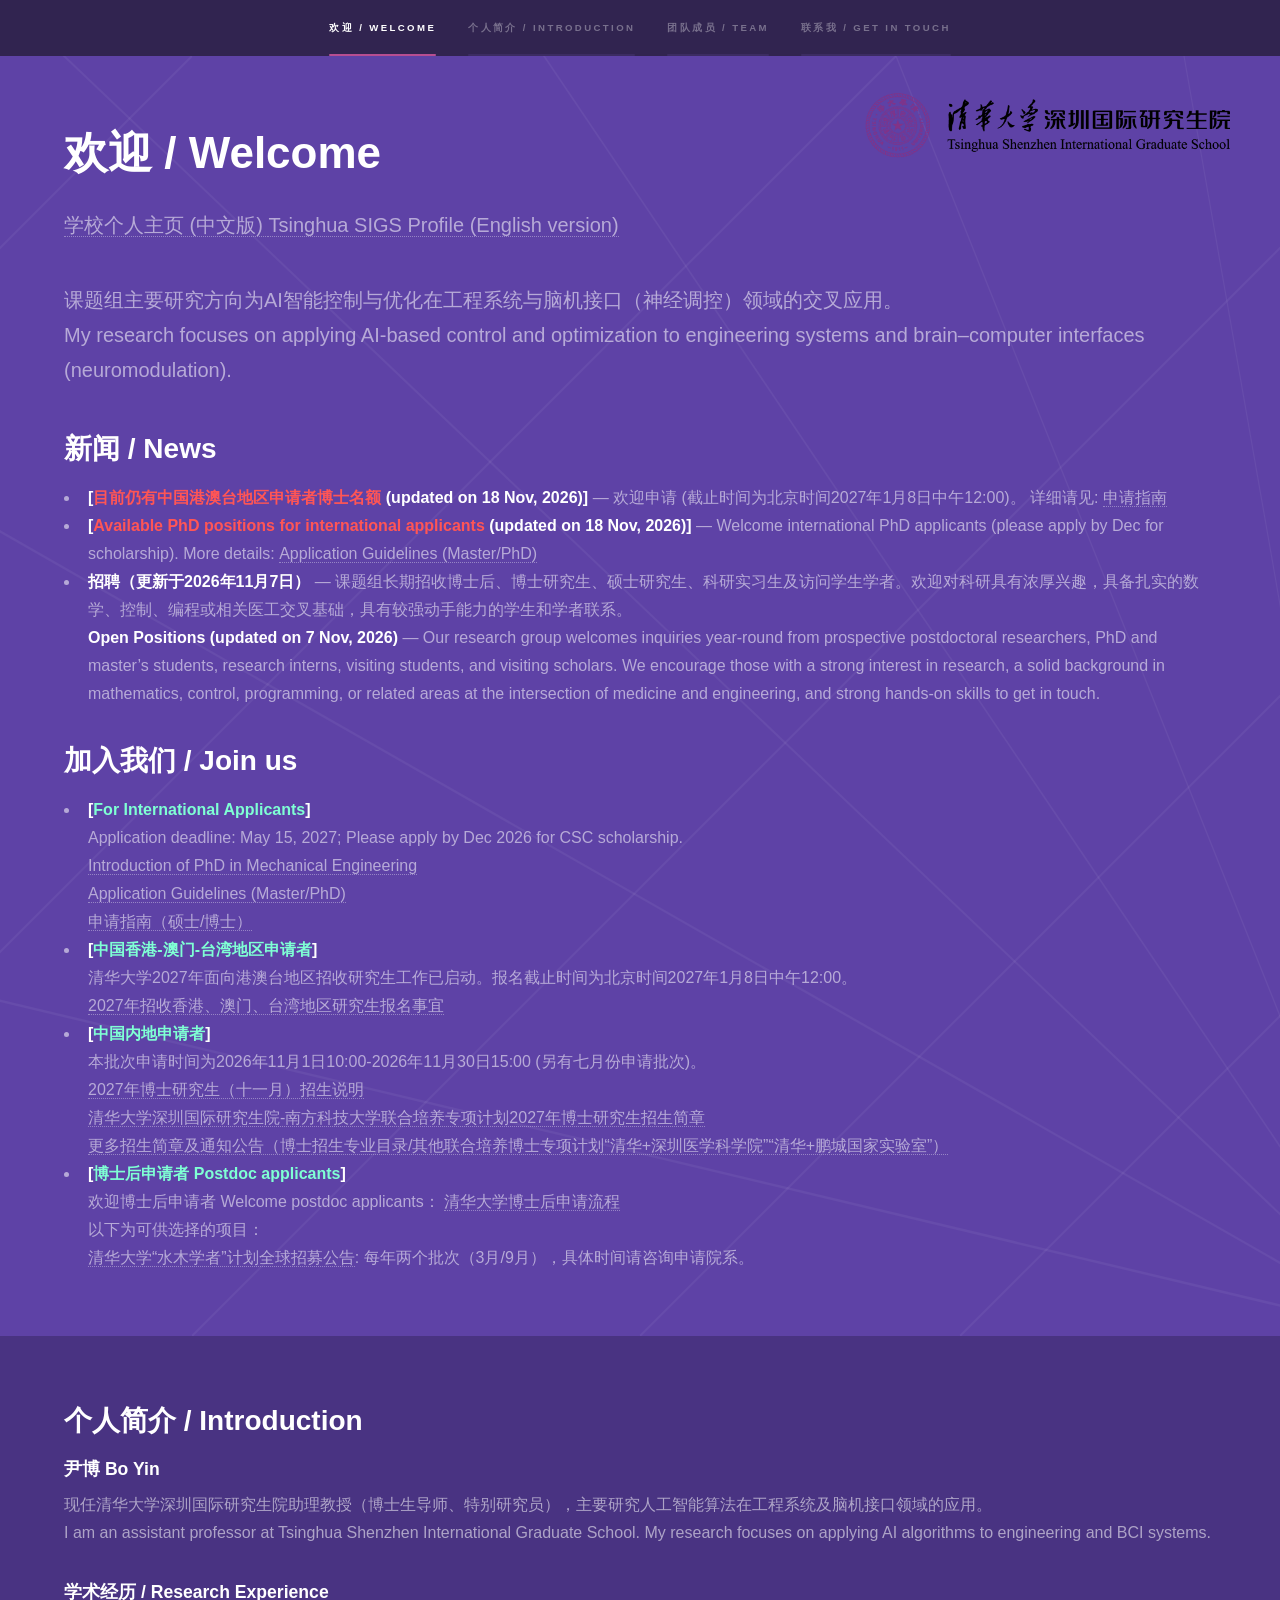
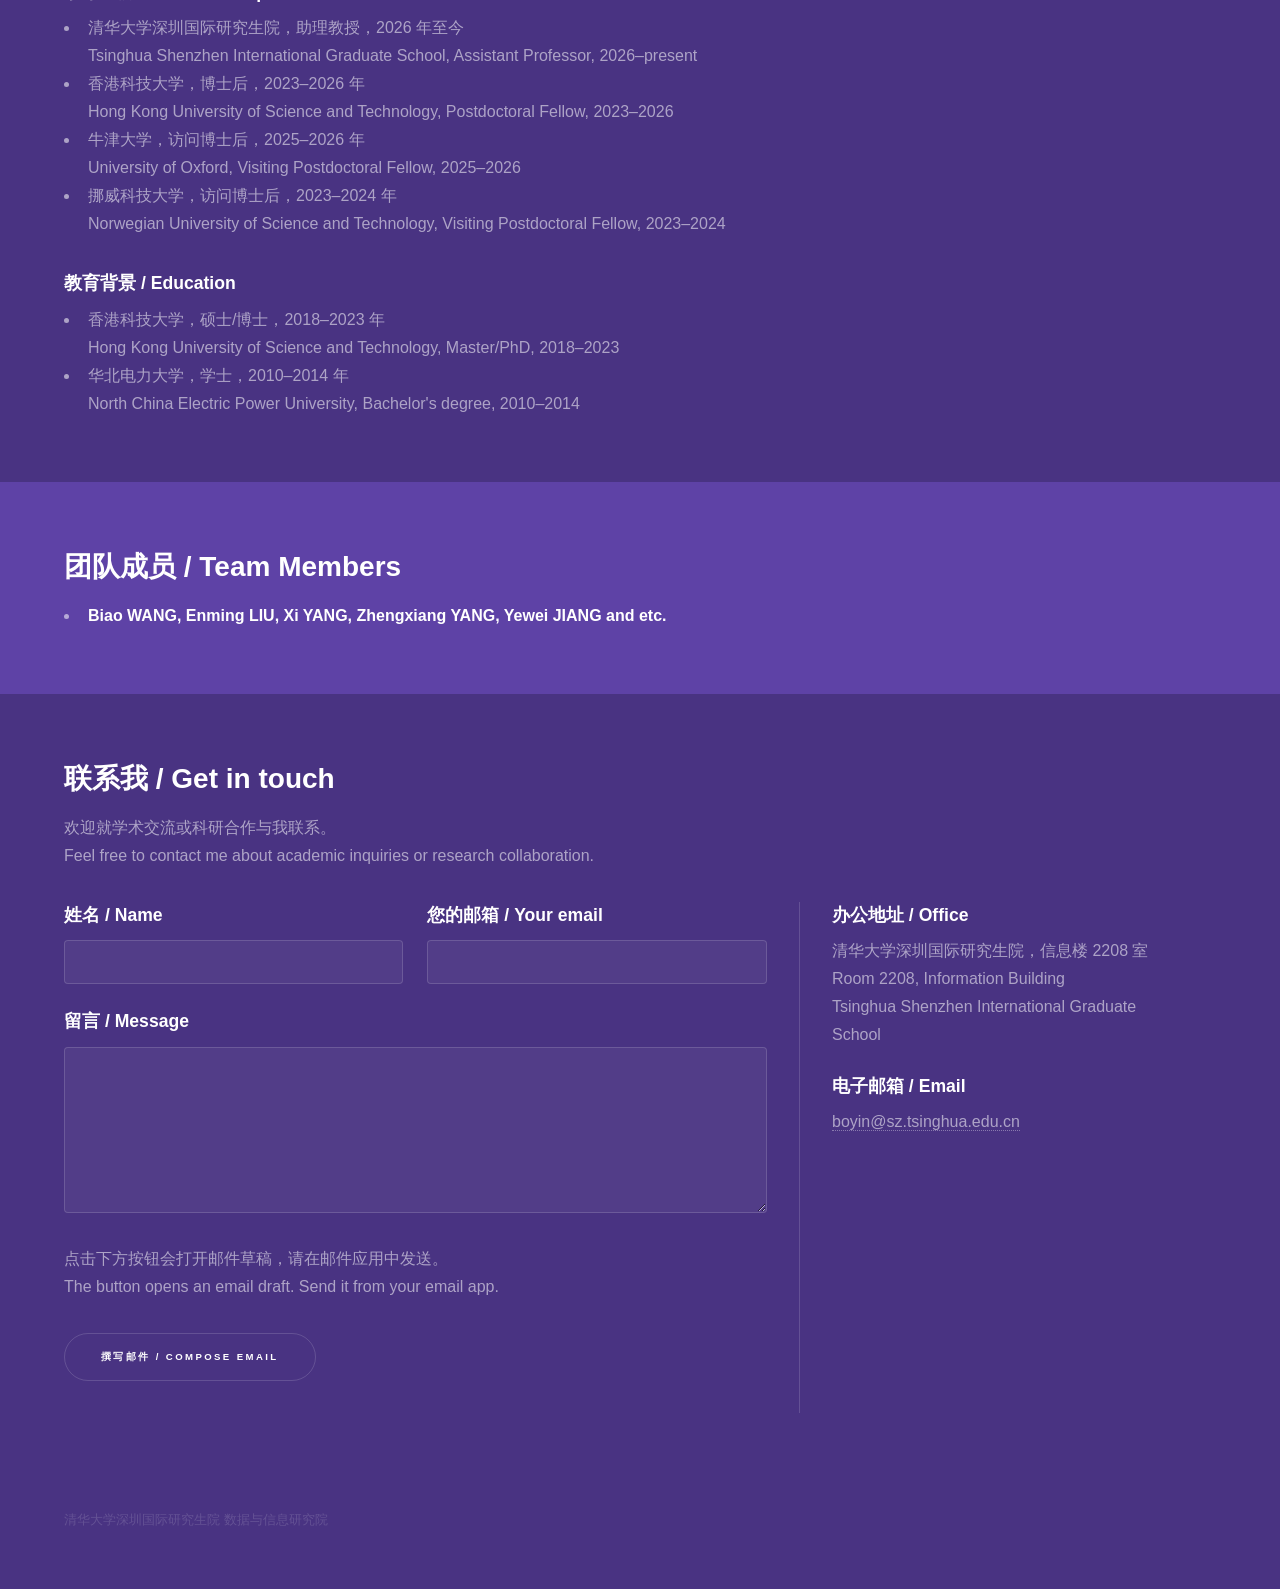
==== index.html @ 54e916a4 "Update index.html" ====
<!DOCTYPE html>
<!--
    Hyperspace by HTML5 UP
    html5up.net | @ajlkn
    Free for personal and commercial use under the CCA 3.0 license (html5up.net/license)
-->
<html lang="zh-Hans">
<head>
    <meta charset="utf-8" />
    <meta name="viewport" content="width=device-width, initial-scale=1" />
    <title>Bo Yin | 个人主页</title>
    <link rel="stylesheet" href="assets/css/main.css" />
    <noscript><link rel="stylesheet" href="assets/css/noscript.css" /></noscript>
    
<script defer src="https://cloud.umami.is/script.js" data-website-id="39144e72-89a7-4ebe-bd0f-8aa5da4c00c5"></script>
    
</head>
<body class="is-preload">

    <section id="sidebar">
        <div class="inner">
            <nav aria-label="主导航 / Main navigation">
                <ul>
                    <li><a href="#intro">欢迎 / <span lang="en">Welcome</span></a></li>
                    <li><a href="#bio">个人简介 / <span lang="en">Introduction</span></a></li>
                    <li><a href="#team">团队成员 / <span lang="en">Team </span></a></li>
                    <li><a href="#three">联系我 / <span lang="en">Get in touch</span></a></li>
                </ul>
            </nav>
        </div>
    </section>

    <main id="wrapper">

        <section id="intro" class="wrapper style1 fullscreen fade-up">
            <div class="inner">
                <h1>欢迎 / <span lang="en">Welcome</span></h1>

                <p>
                <a href="https://www.sigs.tsinghua.edu.cn/yb1/main.psp" target="_blank" rel="noopener noreferrer">
                学校个人主页 (中文版)  </a>

                <a href="https://www.sigs.tsinghua.edu.cn/yb1_en/main.psp" target="_blank" rel="noopener noreferrer">
                Tsinghua SIGS Profile (English version) </a>
                </p>
                
                <p>
                    课题组主要研究方向为AI智能控制与优化在工程系统与脑机接口（神经调控）领域的交叉应用。<br />
                    <span lang="en">My research focuses on applying AI-based control and optimization to engineering systems and brain–computer interfaces (neuromodulation).</span>
                </p>

                <h2>新闻 / <span lang="en">News</span></h2>
                <ul>
                    <li>
                        <span lang="en"><strong>[<span style="color: #ff5555;">目前仍有中国港澳台地区申请者博士名额</span> (updated on 18 Nov, 2026)]</strong> — 欢迎申请 (截止时间为北京时间2027年1月8日中午12:00)。 详细请见: </span> 
                        <a href="https://www.sigs.tsinghua.edu.cn/2026/1109/c7770a294243/page.htm" target="_blank" rel="noopener noreferrer">
                            申请指南 </a>
                    </li>
                    
                    <li>
                        <span lang="en"><strong>[<span style="color: #ff5555;">Available PhD positions for international applicants</span> (updated on 18 Nov, 2026)]</strong> — Welcome international PhD applicants (please apply by Dec for scholarship). More details: </span> 
                        <a href="https://www.sigs.tsinghua.edu.cn/en/7404/list.htm" target="_blank" rel="noopener noreferrer">
                            Application Guidelines (Master/PhD) </a>
                    </li>
                    <li>
                        <strong>招聘（更新于2026年11月7日）</strong> — 课题组长期招收博士后、博士研究生、硕士研究生、科研实习生及访问学生学者。欢迎对科研具有浓厚兴趣，具备扎实的数学、控制、编程或相关医工交叉基础，具有较强动手能力的学生和学者联系。<br />
                        <span lang="en"><strong>Open Positions (updated on 7 Nov, 2026)</strong> — Our research group welcomes inquiries year-round from prospective postdoctoral researchers, PhD and master’s students, research interns, visiting students, and visiting scholars. We encourage those with a strong interest in research, a solid background in mathematics, control, programming, or related areas at the intersection of medicine and engineering, and strong hands-on skills to get in touch.</span>
                    </li>

                </ul>

                 <h2>加入我们 / <span lang="en">Join us</span></h2>
                <ul>
                    <li>
                        <span lang="en"><strong>[<span style="color: #7FFFD4;">For International Applicants</span>]</strong> </span><br />
                        Application deadline: May 15, 2027; Please apply by Dec 2026 for CSC scholarship. <br />

                        <a href="https://www.sigs.tsinghua.edu.cn/en/2024/1230/c7587a99333/page.psp" target="_blank" rel="noopener noreferrer">
                            Introduction of PhD in Mechanical Engineering </a><br />
                        <a href="https://www.sigs.tsinghua.edu.cn/en/7404/list.htm" target="_blank" rel="noopener noreferrer">
                            Application Guidelines (Master/PhD) </a><br />
                        <a href="https://www.sigs.tsinghua.edu.cn/2026/0918/c7769a293366/page.htm" target="_blank" rel="noopener noreferrer">
                            申请指南（硕士/博士） </a>
                    </li>

                    <li>
                        <span lang="en"><strong>[<span style="color: #7FFFD4;">中国香港-澳门-台湾地区申请者</span>]</strong> </span><br />
                        清华大学2027年面向港澳台地区招收研究生工作已启动。报名截止时间为北京时间2027年1月8日中午12:00。   <br />
                        <a href="https://www.sigs.tsinghua.edu.cn/2026/1109/c7770a294243/page.htm" target="_blank" rel="noopener noreferrer">
                            2027年招收香港、澳门、台湾地区研究生报名事宜  </a>
                    </li>

                    <li>
                        <span lang="en"><strong>[<span style="color: #7FFFD4;">中国内地申请者</span>]</strong> </span><br />
                        本批次申请时间为2026年11月1日10:00-2026年11月30日15:00 (另有七月份申请批次)。<br />
                        <a href="https://www.sigs.tsinghua.edu.cn/2026/1029/c7769a294097/page.htm" target="_blank" rel="noopener noreferrer">
                            2027年博士研究生（十一月）招生说明 </a><br />
                        <a href="https://www.sigs.tsinghua.edu.cn/2026/0630/c7769a291926/page.htm" target="_blank" rel="noopener noreferrer">
                            清华大学深圳国际研究生院-南方科技大学联合培养专项计划2027年博士研究生招生简章 </a><br />
                        <a href="https://www.sigs.tsinghua.edu.cn/7631/list.htm" target="_blank" rel="noopener noreferrer">
                            更多招生简章及通知公告（博士招生专业目录/其他联合培养博士专项计划“清华+深圳医学科学院”“清华+鹏城国家实验室”） </a><br />
                    </li>

                    <li>
                        <span lang="en"><strong>[<span style="color: #7FFFD4;">博士后申请者 Postdoc applicants</span>]</strong> </span><br />
                        欢迎博士后申请者 Welcome postdoc applicants：
                        <a href="https://postdoctor.tsinghua.edu.cn/column/sqjz" target="_blank" rel="noopener noreferrer">
                            清华大学博士后申请流程  </a><br />
                        以下为可供选择的项目：   <br />
                        <a href="https://postdoctor.tsinghua.edu.cn/info/zxtz/2097" target="_blank" rel="noopener noreferrer">
                            清华大学“水木学者”计划全球招募公告</a>: 每年两个批次（3月/9月），具体时间请咨询申请院系。
                    </li>
                   

                </ul>


                
            </div>
        </section>

        <section id="bio" class="wrapper style1-alt fade-up">
            <div class="inner">
                <h2>个人简介 / <span lang="en">Introduction</span></h2>
                <h3 lang="en">尹博 Bo Yin</h3>
                <p>
                    现任清华大学深圳国际研究生院助理教授（博士生导师、特别研究员），主要研究人工智能算法在工程系统及脑机接口领域的应用。<br />
                    <span lang="en">I am an assistant professor at Tsinghua Shenzhen International Graduate School. My research focuses on applying AI algorithms to engineering and BCI systems.</span>
                </p>

                <h3 class="subtitle">学术经历 / <span lang="en">Research Experience</span></h3>
                <ul class="cv-list">
                    <li>
                        清华大学深圳国际研究生院，助理教授，2026 年至今<br />
                        <span lang="en">Tsinghua Shenzhen International Graduate School, Assistant Professor, 2026–present</span>
                    </li>
                    <li>
                        香港科技大学，博士后，2023–2026 年<br />
                        <span lang="en">Hong Kong University of Science and Technology, Postdoctoral Fellow, 2023–2026</span>
                    </li>
                    <li>
                        牛津大学，访问博士后，2025–2026 年<br />
                        <span lang="en">University of Oxford, Visiting Postdoctoral Fellow, 2025–2026</span>
                    </li>
                    <li>
                        挪威科技大学，访问博士后，2023–2024 年<br />
                        <span lang="en">Norwegian University of Science and Technology, Visiting Postdoctoral Fellow, 2023–2024</span>
                    </li>
                </ul>

                <h3 class="subtitle">教育背景 / <span lang="en">Education</span></h3>
                <ul class="cv-list">
                    <li>
                        香港科技大学，硕士/博士，2018–2023 年<br />
                        <span lang="en">Hong Kong University of Science and Technology, Master/PhD, 2018–2023</span>
                    </li>
    
                    <li>
                        华北电力大学，学士，2010–2014 年<br />
                        <span lang="en">North China Electric Power University, Bachelor's degree, 2010–2014</span>
                    </li>
                </ul>
            </div>
        </section>

        <section id="team" class="wrapper style1 fade-up">
    <div class="inner">
        <h2>团队成员 / <span lang="en">Team Members</span></h2>

        <ul>
            <li>
                <strong>Biao WANG, Enming LIU, Xi YANG, Zhengxiang YANG, Yewei JIANG and etc.</strong><br />
                
            </li>
 
        </ul>
    </div>
</section>

        <section id="three" class="wrapper style1-alt fade-up">
            <div class="inner">
                <h2>联系我 / <span lang="en">Get in touch</span></h2>
                <p>
                    欢迎就学术交流或科研合作与我联系。<br />
                    <span lang="en">Feel free to contact me about academic inquiries or research collaboration.</span>
                </p>

                <div class="split style1">
                    <div>
                        <form id="contact-form" hidden>
                            <div class="fields">
                                <div class="field half">
                                    <label for="name">姓名 / <span lang="en">Name</span></label>
                                    <input type="text" id="name" name="name" autocomplete="name" required />
                                </div>
                                <div class="field half">
                                    <label for="email">您的邮箱 / <span lang="en">Your email</span></label>
                                    <input type="email" id="email" name="email" autocomplete="email" required />
                                </div>
                                <div class="field">
                                    <label for="message">留言 / <span lang="en">Message</span></label>
                                    <textarea id="message" name="message" rows="5" required></textarea>
                                </div>
                            </div>
                            <p>
                                点击下方按钮会打开邮件草稿，请在邮件应用中发送。<br />
                                <span lang="en">The button opens an email draft. Send it from your email app.</span>
                            </p>
                            <button type="submit">撰写邮件 / <span lang="en">Compose email</span></button>
                        </form>
                    </div>

                    <div>
                        <ul class="contact">
                            <li>
                                <h3>办公地址 / <span lang="en">Office</span></h3>
                                清华大学深圳国际研究生院，信息楼 2208 室<br />
                                <span lang="en">Room 2208, Information Building<br />
                                Tsinghua Shenzhen International Graduate School</span>
                            </li>
                            <li>
                                <h3>电子邮箱 / <span lang="en">Email</span></h3>
                                <a id="contact-email" href="mailto:boyin@sz.tsinghua.edu.cn">boyin@sz.tsinghua.edu.cn</a>
                            </li>
                        </ul>
                    </div>
                </div>
            </div>
        </section>

    </main>

    <footer id="footer" class="wrapper style1-alt">
        <div class="inner">
            <ul class="menu">
                <li>清华大学深圳国际研究生院 数据与信息研究院</li>
                
            </ul>
        </div>
    </footer>

    <script src="assets/js/jquery.min.js"></script>
    <script src="assets/js/jquery.scrollex.min.js"></script>
    <script src="assets/js/jquery.scrolly.min.js"></script>
    <script src="assets/js/browser.min.js"></script>
    <script src="assets/js/breakpoints.min.js"></script>
    <script src="assets/js/util.js"></script>
    <script src="assets/js/main.js"></script>

    <script>
        const contactForm = document.getElementById("contact-form");
        const emailLink = document.getElementById("contact-email");

        contactForm.addEventListener("submit", function (event) {
            event.preventDefault();

            const fields = new FormData(contactForm);
            const subject = "主页留言 / Website inquiry";
            const body = [
                "姓名 / Name: " + fields.get("name"),
                "邮箱 / Email: " + fields.get("email"),
                "",
                fields.get("message")
            ].join("\n").replace(/\r?\n/g, "\r\n");

            window.location.href = emailLink.href
                + "?subject=" + encodeURIComponent(subject)
                + "&body=" + encodeURIComponent(body);
        });

        contactForm.hidden = false;
    </script>
</body>
</html>
---- assets/css/main.css ----
@import url(fontawesome-all.min.css);

/*
	Hyperspace by HTML5 UP
	html5up.net | @ajlkn
	Free for personal and commercial use under the CCA 3.0 license (html5up.net/license)
*/

html, body, div, span, applet, object,
iframe, h1, h2, h3, h4, h5, h6, p, blockquote,
pre, a, abbr, acronym, address, big, cite,
code, del, dfn, em, img, ins, kbd, q, s, samp,
small, strike, strong, sub, sup, tt, var, b,
u, i, center, dl, dt, dd, ol, ul, li, fieldset,
form, label, legend, table, caption, tbody,
tfoot, thead, tr, th, td, article, aside,
canvas, details, embed, figure, figcaption,
footer, header, hgroup, menu, nav, output, ruby,
section, summary, time, mark, audio, video {
	margin: 0;
	padding: 0;
	border: 0;
	font-size: 100%;
	font: inherit;
	vertical-align: baseline;}

article, aside, details, figcaption, figure,
footer, header, hgroup, menu, nav, section {
	display: block;}

body {
	line-height: 1;
}

ol, ul {
	list-style: none;
}

blockquote, q {
	quotes: none;
}

	blockquote:before, blockquote:after, q:before, q:after {
		content: '';
		content: none;
	}

table {
	border-collapse: collapse;
	border-spacing: 0;
}

body {
	-webkit-text-size-adjust: none;
}

mark {
	background-color: transparent;
	color: inherit;
}

input::-moz-focus-inner {
	border: 0;
	padding: 0;
}

input, select, textarea {
	-moz-appearance: none;
	-webkit-appearance: none;
	-ms-appearance: none;
	appearance: none;
}

/* Basic */

	@-ms-viewport {
		width: device-width;
	}

	body {
		-ms-overflow-style: scrollbar;
	}

	@media screen and (max-width: 480px) {

		html, body {
			min-width: 320px;
		}

	}

	html {
		box-sizing: border-box;
	}

	*, *:before, *:after {
		box-sizing: inherit;
	}

	body {
		background: #312450;
	}

		body.is-preload *, body.is-preload *:before, body.is-preload *:after {
			-moz-animation: none !important;
			-webkit-animation: none !important;
			-ms-animation: none !important;
			animation: none !important;
			-moz-transition: none !important;
			-webkit-transition: none !important;
			-ms-transition: none !important;
			transition: none !important;
		}

/* Type */

	body, input, select, textarea {
		color: rgba(255, 255, 255, 0.55);
		font-family:
    "Poppins",
    -apple-system, BlinkMacSystemFont,
    "Segoe UI",
    "PingFang SC", "Hiragino Sans GB", "Microsoft YaHei",
    "Noto Sans CJK SC", "Noto Sans SC",
    Arial, sans-serif;
		font-size: 16.5pt;
		font-weight: normal;
		line-height: 1.75;
	}
 

		@media screen and (max-width: 1680px) {

			body, input, select, textarea {
				font-size: 13pt;
			}

		}

		@media screen and (max-width: 1280px) {

			body, input, select, textarea {
				font-size: 12pt;
			}

		}

		@media screen and (max-width: 360px) {

			body, input, select, textarea {
				font-size: 11pt;
			}

		}

	a {
		-moz-transition: color 0.2s ease, border-bottom-color 0.2s ease;
		-webkit-transition: color 0.2s ease, border-bottom-color 0.2s ease;
		-ms-transition: color 0.2s ease, border-bottom-color 0.2s ease;
		transition: color 0.2s ease, border-bottom-color 0.2s ease;
		border-bottom: dotted 1px rgba(255, 255, 255, 0.35);
		color: inherit;
		text-decoration: none;
	}

		a:hover {
			border-bottom-color: transparent;
			color: #ffffff;
		}

	strong, b {
		color: #ffffff;
		font-weight: bold;
	}

	em, i {
		font-style: italic;
	}

	p {
		margin: 0 0 2em 0;
	}

	h1, h2, h3, h4, h5, h6 {
		color: #ffffff;
		font-weight: bold;
		line-height: 1.5;
		margin: 0 0 0.5em 0;
	}

		h1 a, h2 a, h3 a, h4 a, h5 a, h6 a {
			color: inherit;
			text-decoration: none;
		}

	h1 {
		font-size: 2.75em;
	}

		h1.major {
			margin: 0 0 1.3em 0;
			position: relative;
			padding-bottom: 0.35em;
		}

			h1.major:after {
				background-image: -moz-linear-gradient(to right, #5e42a6, #b74e91);
				background-image: -webkit-linear-gradient(to right, #5e42a6, #b74e91);
				background-image: -ms-linear-gradient(to right, #5e42a6, #b74e91);
				background-image: linear-gradient(to right, #5e42a6, #b74e91);
				-moz-transition: max-width 0.2s ease;
				-webkit-transition: max-width 0.2s ease;
				-ms-transition: max-width 0.2s ease;
				transition: max-width 0.2s ease;
				border-radius: 0.2em;
				bottom: 0;
				content: '';
				height: 0.05em;
				position: absolute;
				right: 0;
				width: 100%;
			}

	h2 {
		font-size: 1.75em;
	}

	h3 {
		font-size: 1.1em;
	}

	h4 {
		font-size: 1em;
	}

	h5 {
		font-size: 0.8em;
	}

	h6 {
		font-size: 0.6em;
	}

	@media screen and (max-width: 736px) {

		h1 {
			font-size: 2em;
		}

		h2 {
			font-size: 1.25em;
		}

		h3 {
			font-size: 1em;
		}

		h4 {
			font-size: 0.8em;
		}

		h5 {
			font-size: 0.6em;
		}

		h6 {
			font-size: 0.6em;
		}

	}

	sub {
		font-size: 0.8em;
		position: relative;
		top: 0.5em;
	}

	sup {
		font-size: 0.8em;
		position: relative;
		top: -0.5em;
	}

	blockquote {
		border-left: solid 4px rgba(255, 255, 255, 0.15);
		font-style: italic;
		margin: 0 0 2em 0;
		padding: 0.5em 0 0.5em 2em;
	}

	code {
		background: rgba(255, 255, 255, 0.05);
		border-radius: 0.25em;
		border: solid 1px rgba(255, 255, 255, 0.15);
		font-family: "Courier New", monospace;
		font-size: 0.9em;
		margin: 0 0.25em;
		padding: 0.25em 0.65em;
	}

	pre {
		-webkit-overflow-scrolling: touch;
		font-family: "Courier New", monospace;
		font-size: 0.9em;
		margin: 0 0 2em 0;
	}

		pre code {
			display: block;
			line-height: 1.75em;
			padding: 1em 1.5em;
			overflow-x: auto;
		}

	hr {
		border: 0;
		border-bottom: solid 1px rgba(255, 255, 255, 0.15);
		margin: 2em 0;
	}

		hr.major {
			margin: 3em 0;
		}

	.align-left {
		text-align: left;
	}

	.align-center {
		text-align: center;
	}

	.align-right {
		text-align: right;
	}

/* Row */

	.row {
		display: flex;
		flex-wrap: wrap;
		box-sizing: border-box;
		align-items: stretch;
	}

		.row > * {
			box-sizing: border-box;
		}

		.row.gtr-uniform > * > :last-child {
			margin-bottom: 0;
		}

		.row.aln-left {
			justify-content: flex-start;
		}

		.row.aln-center {
			justify-content: center;
		}

		.row.aln-right {
			justify-content: flex-end;
		}

		.row.aln-top {
			align-items: flex-start;
		}

		.row.aln-middle {
			align-items: center;
		}

		.row.aln-bottom {
			align-items: flex-end;
		}

		.row > .imp {
			order: -1;
		}

		.row > .col-1 {
			width: 8.33333%;
		}

		.row > .off-1 {
			margin-left: 8.33333%;
		}

		.row > .col-2 {
			width: 16.66667%;
		}

		.row > .off-2 {
			margin-left: 16.66667%;
		}

		.row > .col-3 {
			width: 25%;
		}

		.row > .off-3 {
			margin-left: 25%;
		}

		.row > .col-4 {
			width: 33.33333%;
		}

		.row > .off-4 {
			margin-left: 33.33333%;
		}

		.row > .col-5 {
			width: 41.66667%;
		}

		.row > .off-5 {
			margin-left: 41.66667%;
		}

		.row > .col-6 {
			width: 50%;
		}

		.row > .off-6 {
			margin-left: 50%;
		}

		.row > .col-7 {
			width: 58.33333%;
		}

		.row > .off-7 {
			margin-left: 58.33333%;
		}

		.row > .col-8 {
			width: 66.66667%;
		}

		.row > .off-8 {
			margin-left: 66.66667%;
		}

		.row > .col-9 {
			width: 75%;
		}

		.row > .off-9 {
			margin-left: 75%;
		}

		.row > .col-10 {
			width: 83.33333%;
		}

		.row > .off-10 {
			margin-left: 83.33333%;
		}

		.row > .col-11 {
			width: 91.66667%;
		}

		.row > .off-11 {
			margin-left: 91.66667%;
		}

		.row > .col-12 {
			width: 100%;
		}

		.row > .off-12 {
			margin-left: 100%;
		}

		.row.gtr-0 {
			margin-top: 0;
			margin-left: 0em;
		}

			.row.gtr-0 > * {
				padding: 0 0 0 0em;
			}

			.row.gtr-0.gtr-uniform {
				margin-top: 0em;
			}

				.row.gtr-0.gtr-uniform > * {
					padding-top: 0em;
				}

		.row.gtr-25 {
			margin-top: 0;
			margin-left: -0.375em;
		}

			.row.gtr-25 > * {
				padding: 0 0 0 0.375em;
			}

			.row.gtr-25.gtr-uniform {
				margin-top: -0.375em;
			}

				.row.gtr-25.gtr-uniform > * {
					padding-top: 0.375em;
				}

		.row.gtr-50 {
			margin-top: 0;
			margin-left: -0.75em;
		}

			.row.gtr-50 > * {
				padding: 0 0 0 0.75em;
			}

			.row.gtr-50.gtr-uniform {
				margin-top: -0.75em;
			}

				.row.gtr-50.gtr-uniform > * {
					padding-top: 0.75em;
				}

		.row {
			margin-top: 0;
			margin-left: -1.5em;
		}

			.row > * {
				padding: 0 0 0 1.5em;
			}

			.row.gtr-uniform {
				margin-top: -1.5em;
			}

				.row.gtr-uniform > * {
					padding-top: 1.5em;
				}

		.row.gtr-150 {
			margin-top: 0;
			margin-left: -2.25em;
		}

			.row.gtr-150 > * {
				padding: 0 0 0 2.25em;
			}

			.row.gtr-150.gtr-uniform {
				margin-top: -2.25em;
			}

				.row.gtr-150.gtr-uniform > * {
					padding-top: 2.25em;
				}

		.row.gtr-200 {
			margin-top: 0;
			margin-left: -3em;
		}

			.row.gtr-200 > * {
				padding: 0 0 0 3em;
			}

			.row.gtr-200.gtr-uniform {
				margin-top: -3em;
			}

				.row.gtr-200.gtr-uniform > * {
					padding-top: 3em;
				}

		@media screen and (max-width: 1680px) {

			.row {
				display: flex;
				flex-wrap: wrap;
				box-sizing: border-box;
				align-items: stretch;
			}

				.row > * {
					box-sizing: border-box;
				}

				.row.gtr-uniform > * > :last-child {
					margin-bottom: 0;
				}

				.row.aln-left {
					justify-content: flex-start;
				}

				.row.aln-center {
					justify-content: center;
				}

				.row.aln-right {
					justify-content: flex-end;
				}

				.row.aln-top {
					align-items: flex-start;
				}

				.row.aln-middle {
					align-items: center;
				}

				.row.aln-bottom {
					align-items: flex-end;
				}

				.row > .imp-xlarge {
					order: -1;
				}

				.row > .col-1-xlarge {
					width: 8.33333%;
				}

				.row > .off-1-xlarge {
					margin-left: 8.33333%;
				}

				.row > .col-2-xlarge {
					width: 16.66667%;
				}

				.row > .off-2-xlarge {
					margin-left: 16.66667%;
				}

				.row > .col-3-xlarge {
					width: 25%;
				}

				.row > .off-3-xlarge {
					margin-left: 25%;
				}

				.row > .col-4-xlarge {
					width: 33.33333%;
				}

				.row > .off-4-xlarge {
					margin-left: 33.33333%;
				}

				.row > .col-5-xlarge {
					width: 41.66667%;
				}

				.row > .off-5-xlarge {
					margin-left: 41.66667%;
				}

				.row > .col-6-xlarge {
					width: 50%;
				}

				.row > .off-6-xlarge {
					margin-left: 50%;
				}

				.row > .col-7-xlarge {
					width: 58.33333%;
				}

				.row > .off-7-xlarge {
					margin-left: 58.33333%;
				}

				.row > .col-8-xlarge {
					width: 66.66667%;
				}

				.row > .off-8-xlarge {
					margin-left: 66.66667%;
				}

				.row > .col-9-xlarge {
					width: 75%;
				}

				.row > .off-9-xlarge {
					margin-left: 75%;
				}

				.row > .col-10-xlarge {
					width: 83.33333%;
				}

				.row > .off-10-xlarge {
					margin-left: 83.33333%;
				}

				.row > .col-11-xlarge {
					width: 91.66667%;
				}

				.row > .off-11-xlarge {
					margin-left: 91.66667%;
				}

				.row > .col-12-xlarge {
					width: 100%;
				}

				.row > .off-12-xlarge {
					margin-left: 100%;
				}

				.row.gtr-0 {
					margin-top: 0;
					margin-left: 0em;
				}

					.row.gtr-0 > * {
						padding: 0 0 0 0em;
					}

					.row.gtr-0.gtr-uniform {
						margin-top: 0em;
					}

						.row.gtr-0.gtr-uniform > * {
							padding-top: 0em;
						}

				.row.gtr-25 {
					margin-top: 0;
					margin-left: -0.375em;
				}

					.row.gtr-25 > * {
						padding: 0 0 0 0.375em;
					}

					.row.gtr-25.gtr-uniform {
						margin-top: -0.375em;
					}

						.row.gtr-25.gtr-uniform > * {
							padding-top: 0.375em;
						}

				.row.gtr-50 {
					margin-top: 0;
					margin-left: -0.75em;
				}

					.row.gtr-50 > * {
						padding: 0 0 0 0.75em;
					}

					.row.gtr-50.gtr-uniform {
						margin-top: -0.75em;
					}

						.row.gtr-50.gtr-uniform > * {
							padding-top: 0.75em;
						}

				.row {
					margin-top: 0;
					margin-left: -1.5em;
				}

					.row > * {
						padding: 0 0 0 1.5em;
					}

					.row.gtr-uniform {
						margin-top: -1.5em;
					}

						.row.gtr-uniform > * {
							padding-top: 1.5em;
						}

				.row.gtr-150 {
					margin-top: 0;
					margin-left: -2.25em;
				}

					.row.gtr-150 > * {
						padding: 0 0 0 2.25em;
					}

					.row.gtr-150.gtr-uniform {
						margin-top: -2.25em;
					}

						.row.gtr-150.gtr-uniform > * {
							padding-top: 2.25em;
						}

				.row.gtr-200 {
					margin-top: 0;
					margin-left: -3em;
				}

					.row.gtr-200 > * {
						padding: 0 0 0 3em;
					}

					.row.gtr-200.gtr-uniform {
						margin-top: -3em;
					}

						.row.gtr-200.gtr-uniform > * {
							padding-top: 3em;
						}

		}

		@media screen and (max-width: 1280px) {

			.row {
				display: flex;
				flex-wrap: wrap;
				box-sizing: border-box;
				align-items: stretch;
			}

				.row > * {
					box-sizing: border-box;
				}

				.row.gtr-uniform > * > :last-child {
					margin-bottom: 0;
				}

				.row.aln-left {
					justify-content: flex-start;
				}

				.row.aln-center {
					justify-content: center;
				}

				.row.aln-right {
					justify-content: flex-end;
				}

				.row.aln-top {
					align-items: flex-start;
				}

				.row.aln-middle {
					align-items: center;
				}

				.row.aln-bottom {
					align-items: flex-end;
				}

				.row > .imp-large {
					order: -1;
				}

				.row > .col-1-large {
					width: 8.33333%;
				}

				.row > .off-1-large {
					margin-left: 8.33333%;
				}

				.row > .col-2-large {
					width: 16.66667%;
				}

				.row > .off-2-large {
					margin-left: 16.66667%;
				}

				.row > .col-3-large {
					width: 25%;
				}

				.row > .off-3-large {
					margin-left: 25%;
				}

				.row > .col-4-large {
					width: 33.33333%;
				}

				.row > .off-4-large {
					margin-left: 33.33333%;
				}

				.row > .col-5-large {
					width: 41.66667%;
				}

				.row > .off-5-large {
					margin-left: 41.66667%;
				}

				.row > .col-6-large {
					width: 50%;
				}

				.row > .off-6-large {
					margin-left: 50%;
				}

				.row > .col-7-large {
					width: 58.33333%;
				}

				.row > .off-7-large {
					margin-left: 58.33333%;
				}

				.row > .col-8-large {
					width: 66.66667%;
				}

				.row > .off-8-large {
					margin-left: 66.66667%;
				}

				.row > .col-9-large {
					width: 75%;
				}

				.row > .off-9-large {
					margin-left: 75%;
				}

				.row > .col-10-large {
					width: 83.33333%;
				}

				.row > .off-10-large {
					margin-left: 83.33333%;
				}

				.row > .col-11-large {
					width: 91.66667%;
				}

				.row > .off-11-large {
					margin-left: 91.66667%;
				}

				.row > .col-12-large {
					width: 100%;
				}

				.row > .off-12-large {
					margin-left: 100%;
				}

				.row.gtr-0 {
					margin-top: 0;
					margin-left: 0em;
				}

					.row.gtr-0 > * {
						padding: 0 0 0 0em;
					}

					.row.gtr-0.gtr-uniform {
						margin-top: 0em;
					}

						.row.gtr-0.gtr-uniform > * {
							padding-top: 0em;
						}

				.row.gtr-25 {
					margin-top: 0;
					margin-left: -0.375em;
				}

					.row.gtr-25 > * {
						padding: 0 0 0 0.375em;
					}

					.row.gtr-25.gtr-uniform {
						margin-top: -0.375em;
					}

						.row.gtr-25.gtr-uniform > * {
							padding-top: 0.375em;
						}

				.row.gtr-50 {
					margin-top: 0;
					margin-left: -0.75em;
				}

					.row.gtr-50 > * {
						padding: 0 0 0 0.75em;
					}

					.row.gtr-50.gtr-uniform {
						margin-top: -0.75em;
					}

						.row.gtr-50.gtr-uniform > * {
							padding-top: 0.75em;
						}

				.row {
					margin-top: 0;
					margin-left: -1.5em;
				}

					.row > * {
						padding: 0 0 0 1.5em;
					}

					.row.gtr-uniform {
						margin-top: -1.5em;
					}

						.row.gtr-uniform > * {
							padding-top: 1.5em;
						}

				.row.gtr-150 {
					margin-top: 0;
					margin-left: -2.25em;
				}

					.row.gtr-150 > * {
						padding: 0 0 0 2.25em;
					}

					.row.gtr-150.gtr-uniform {
						margin-top: -2.25em;
					}

						.row.gtr-150.gtr-uniform > * {
							padding-top: 2.25em;
						}

				.row.gtr-200 {
					margin-top: 0;
					margin-left: -3em;
				}

					.row.gtr-200 > * {
						padding: 0 0 0 3em;
					}

					.row.gtr-200.gtr-uniform {
						margin-top: -3em;
					}

						.row.gtr-200.gtr-uniform > * {
							padding-top: 3em;
						}

		}

		@media screen and (max-width: 980px) {

			.row {
				display: flex;
				flex-wrap: wrap;
				box-sizing: border-box;
				align-items: stretch;
			}

				.row > * {
					box-sizing: border-box;
				}

				.row.gtr-uniform > * > :last-child {
					margin-bottom: 0;
				}

				.row.aln-left {
					justify-content: flex-start;
				}

				.row.aln-center {
					justify-content: center;
				}

				.row.aln-right {
					justify-content: flex-end;
				}

				.row.aln-top {
					align-items: flex-start;
				}

				.row.aln-middle {
					align-items: center;
				}

				.row.aln-bottom {
					align-items: flex-end;
				}

				.row > .imp-medium {
					order: -1;
				}

				.row > .col-1-medium {
					width: 8.33333%;
				}

				.row > .off-1-medium {
					margin-left: 8.33333%;
				}

				.row > .col-2-medium {
					width: 16.66667%;
				}

				.row > .off-2-medium {
					margin-left: 16.66667%;
				}

				.row > .col-3-medium {
					width: 25%;
				}

				.row > .off-3-medium {
					margin-left: 25%;
				}

				.row > .col-4-medium {
					width: 33.33333%;
				}

				.row > .off-4-medium {
					margin-left: 33.33333%;
				}

				.row > .col-5-medium {
					width: 41.66667%;
				}

				.row > .off-5-medium {
					margin-left: 41.66667%;
				}

				.row > .col-6-medium {
					width: 50%;
				}

				.row > .off-6-medium {
					margin-left: 50%;
				}

				.row > .col-7-medium {
					width: 58.33333%;
				}

				.row > .off-7-medium {
					margin-left: 58.33333%;
				}

				.row > .col-8-medium {
					width: 66.66667%;
				}

				.row > .off-8-medium {
					margin-left: 66.66667%;
				}

				.row > .col-9-medium {
					width: 75%;
				}

				.row > .off-9-medium {
					margin-left: 75%;
				}

				.row > .col-10-medium {
					width: 83.33333%;
				}

				.row > .off-10-medium {
					margin-left: 83.33333%;
				}

				.row > .col-11-medium {
					width: 91.66667%;
				}

				.row > .off-11-medium {
					margin-left: 91.66667%;
				}

				.row > .col-12-medium {
					width: 100%;
				}

				.row > .off-12-medium {
					margin-left: 100%;
				}

				.row.gtr-0 {
					margin-top: 0;
					margin-left: 0em;
				}

					.row.gtr-0 > * {
						padding: 0 0 0 0em;
					}

					.row.gtr-0.gtr-uniform {
						margin-top: 0em;
					}

						.row.gtr-0.gtr-uniform > * {
							padding-top: 0em;
						}

				.row.gtr-25 {
					margin-top: 0;
					margin-left: -0.375em;
				}

					.row.gtr-25 > * {
						padding: 0 0 0 0.375em;
					}

					.row.gtr-25.gtr-uniform {
						margin-top: -0.375em;
					}

						.row.gtr-25.gtr-uniform > * {
							padding-top: 0.375em;
						}

				.row.gtr-50 {
					margin-top: 0;
					margin-left: -0.75em;
				}

					.row.gtr-50 > * {
						padding: 0 0 0 0.75em;
					}

					.row.gtr-50.gtr-uniform {
						margin-top: -0.75em;
					}

						.row.gtr-50.gtr-uniform > * {
							padding-top: 0.75em;
						}

				.row {
					margin-top: 0;
					margin-left: -1.5em;
				}

					.row > * {
						padding: 0 0 0 1.5em;
					}

					.row.gtr-uniform {
						margin-top: -1.5em;
					}

						.row.gtr-uniform > * {
							padding-top: 1.5em;
						}

				.row.gtr-150 {
					margin-top: 0;
					margin-left: -2.25em;
				}

					.row.gtr-150 > * {
						padding: 0 0 0 2.25em;
					}

					.row.gtr-150.gtr-uniform {
						margin-top: -2.25em;
					}

						.row.gtr-150.gtr-uniform > * {
							padding-top: 2.25em;
						}

				.row.gtr-200 {
					margin-top: 0;
					margin-left: -3em;
				}

					.row.gtr-200 > * {
						padding: 0 0 0 3em;
					}

					.row.gtr-200.gtr-uniform {
						margin-top: -3em;
					}

						.row.gtr-200.gtr-uniform > * {
							padding-top: 3em;
						}

		}

		@media screen and (max-width: 736px) {

			.row {
				display: flex;
				flex-wrap: wrap;
				box-sizing: border-box;
				align-items: stretch;
			}

				.row > * {
					box-sizing: border-box;
				}

				.row.gtr-uniform > * > :last-child {
					margin-bottom: 0;
				}

				.row.aln-left {
					justify-content: flex-start;
				}

				.row.aln-center {
					justify-content: center;
				}

				.row.aln-right {
					justify-content: flex-end;
				}

				.row.aln-top {
					align-items: flex-start;
				}

				.row.aln-middle {
					align-items: center;
				}

				.row.aln-bottom {
					align-items: flex-end;
				}

				.row > .imp-small {
					order: -1;
				}

				.row > .col-1-small {
					width: 8.33333%;
				}

				.row > .off-1-small {
					margin-left: 8.33333%;
				}

				.row > .col-2-small {
					width: 16.66667%;
				}

				.row > .off-2-small {
					margin-left: 16.66667%;
				}

				.row > .col-3-small {
					width: 25%;
				}

				.row > .off-3-small {
					margin-left: 25%;
				}

				.row > .col-4-small {
					width: 33.33333%;
				}

				.row > .off-4-small {
					margin-left: 33.33333%;
				}

				.row > .col-5-small {
					width: 41.66667%;
				}

				.row > .off-5-small {
					margin-left: 41.66667%;
				}

				.row > .col-6-small {
					width: 50%;
				}

				.row > .off-6-small {
					margin-left: 50%;
				}

				.row > .col-7-small {
					width: 58.33333%;
				}

				.row > .off-7-small {
					margin-left: 58.33333%;
				}

				.row > .col-8-small {
					width: 66.66667%;
				}

				.row > .off-8-small {
					margin-left: 66.66667%;
				}

				.row > .col-9-small {
					width: 75%;
				}

				.row > .off-9-small {
					margin-left: 75%;
				}

				.row > .col-10-small {
					width: 83.33333%;
				}

				.row > .off-10-small {
					margin-left: 83.33333%;
				}

				.row > .col-11-small {
					width: 91.66667%;
				}

				.row > .off-11-small {
					margin-left: 91.66667%;
				}

				.row > .col-12-small {
					width: 100%;
				}

				.row > .off-12-small {
					margin-left: 100%;
				}

				.row.gtr-0 {
					margin-top: 0;
					margin-left: 0em;
				}

					.row.gtr-0 > * {
						padding: 0 0 0 0em;
					}

					.row.gtr-0.gtr-uniform {
						margin-top: 0em;
					}

						.row.gtr-0.gtr-uniform > * {
							padding-top: 0em;
						}

				.row.gtr-25 {
					margin-top: 0;
					margin-left: -0.375em;
				}

					.row.gtr-25 > * {
						padding: 0 0 0 0.375em;
					}

					.row.gtr-25.gtr-uniform {
						margin-top: -0.375em;
					}

						.row.gtr-25.gtr-uniform > * {
							padding-top: 0.375em;
						}

				.row.gtr-50 {
					margin-top: 0;
					margin-left: -0.75em;
				}

					.row.gtr-50 > * {
						padding: 0 0 0 0.75em;
					}

					.row.gtr-50.gtr-uniform {
						margin-top: -0.75em;
					}

						.row.gtr-50.gtr-uniform > * {
							padding-top: 0.75em;
						}

				.row {
					margin-top: 0;
					margin-left: -1.5em;
				}

					.row > * {
						padding: 0 0 0 1.5em;
					}

					.row.gtr-uniform {
						margin-top: -1.5em;
					}

						.row.gtr-uniform > * {
							padding-top: 1.5em;
						}

				.row.gtr-150 {
					margin-top: 0;
					margin-left: -2.25em;
				}

					.row.gtr-150 > * {
						padding: 0 0 0 2.25em;
					}

					.row.gtr-150.gtr-uniform {
						margin-top: -2.25em;
					}

						.row.gtr-150.gtr-uniform > * {
							padding-top: 2.25em;
						}

				.row.gtr-200 {
					margin-top: 0;
					margin-left: -3em;
				}

					.row.gtr-200 > * {
						padding: 0 0 0 3em;
					}

					.row.gtr-200.gtr-uniform {
						margin-top: -3em;
					}

						.row.gtr-200.gtr-uniform > * {
							padding-top: 3em;
						}

		}

		@media screen and (max-width: 480px) {

			.row {
				display: flex;
				flex-wrap: wrap;
				box-sizing: border-box;
				align-items: stretch;
			}

				.row > * {
					box-sizing: border-box;
				}

				.row.gtr-uniform > * > :last-child {
					margin-bottom: 0;
				}

				.row.aln-left {
					justify-content: flex-start;
				}

				.row.aln-center {
					justify-content: center;
				}

				.row.aln-right {
					justify-content: flex-end;
				}

				.row.aln-top {
					align-items: flex-start;
				}

				.row.aln-middle {
					align-items: center;
				}

				.row.aln-bottom {
					align-items: flex-end;
				}

				.row > .imp-xsmall {
					order: -1;
				}

				.row > .col-1-xsmall {
					width: 8.33333%;
				}

				.row > .off-1-xsmall {
					margin-left: 8.33333%;
				}

				.row > .col-2-xsmall {
					width: 16.66667%;
				}

				.row > .off-2-xsmall {
					margin-left: 16.66667%;
				}

				.row > .col-3-xsmall {
					width: 25%;
				}

				.row > .off-3-xsmall {
					margin-left: 25%;
				}

				.row > .col-4-xsmall {
					width: 33.33333%;
				}

				.row > .off-4-xsmall {
					margin-left: 33.33333%;
				}

				.row > .col-5-xsmall {
					width: 41.66667%;
				}

				.row > .off-5-xsmall {
					margin-left: 41.66667%;
				}

				.row > .col-6-xsmall {
					width: 50%;
				}

				.row > .off-6-xsmall {
					margin-left: 50%;
				}

				.row > .col-7-xsmall {
					width: 58.33333%;
				}

				.row > .off-7-xsmall {
					margin-left: 58.33333%;
				}

				.row > .col-8-xsmall {
					width: 66.66667%;
				}

				.row > .off-8-xsmall {
					margin-left: 66.66667%;
				}

				.row > .col-9-xsmall {
					width: 75%;
				}

				.row > .off-9-xsmall {
					margin-left: 75%;
				}

				.row > .col-10-xsmall {
					width: 83.33333%;
				}

				.row > .off-10-xsmall {
					margin-left: 83.33333%;
				}

				.row > .col-11-xsmall {
					width: 91.66667%;
				}

				.row > .off-11-xsmall {
					margin-left: 91.66667%;
				}

				.row > .col-12-xsmall {
					width: 100%;
				}

				.row > .off-12-xsmall {
					margin-left: 100%;
				}

				.row.gtr-0 {
					margin-top: 0;
					margin-left: 0em;
				}

					.row.gtr-0 > * {
						padding: 0 0 0 0em;
					}

					.row.gtr-0.gtr-uniform {
						margin-top: 0em;
					}

						.row.gtr-0.gtr-uniform > * {
							padding-top: 0em;
						}

				.row.gtr-25 {
					margin-top: 0;
					margin-left: -0.375em;
				}

					.row.gtr-25 > * {
						padding: 0 0 0 0.375em;
					}

					.row.gtr-25.gtr-uniform {
						margin-top: -0.375em;
					}

						.row.gtr-25.gtr-uniform > * {
							padding-top: 0.375em;
						}

				.row.gtr-50 {
					margin-top: 0;
					margin-left: -0.75em;
				}

					.row.gtr-50 > * {
						padding: 0 0 0 0.75em;
					}

					.row.gtr-50.gtr-uniform {
						margin-top: -0.75em;
					}

						.row.gtr-50.gtr-uniform > * {
							padding-top: 0.75em;
						}

				.row {
					margin-top: 0;
					margin-left: -1.5em;
				}

					.row > * {
						padding: 0 0 0 1.5em;
					}

					.row.gtr-uniform {
						margin-top: -1.5em;
					}

						.row.gtr-uniform > * {
							padding-top: 1.5em;
						}

				.row.gtr-150 {
					margin-top: 0;
					margin-left: -2.25em;
				}

					.row.gtr-150 > * {
						padding: 0 0 0 2.25em;
					}

					.row.gtr-150.gtr-uniform {
						margin-top: -2.25em;
					}

						.row.gtr-150.gtr-uniform > * {
							padding-top: 2.25em;
						}

				.row.gtr-200 {
					margin-top: 0;
					margin-left: -3em;
				}

					.row.gtr-200 > * {
						padding: 0 0 0 3em;
					}

					.row.gtr-200.gtr-uniform {
						margin-top: -3em;
					}

						.row.gtr-200.gtr-uniform > * {
							padding-top: 3em;
						}

		}

/* Box */

	.box {
		border-radius: 0.25em;
		border: solid 1px rgba(255, 255, 255, 0.15);
		margin-bottom: 2em;
		padding: 1.5em;
	}

		.box > :last-child,
		.box > :last-child > :last-child,
		.box > :last-child > :last-child > :last-child {
			margin-bottom: 0;
		}

		.box.alt {
			border: 0;
			border-radius: 0;
			padding: 0;
		}

/* Button */

	input[type="submit"],
	input[type="reset"],
	input[type="button"],
	button,
	.button {
		-moz-appearance: none;
		-webkit-appearance: none;
		-ms-appearance: none;
		appearance: none;
		-moz-transition: border-color 0.2s ease;
		-webkit-transition: border-color 0.2s ease;
		-ms-transition: border-color 0.2s ease;
		transition: border-color 0.2s ease;
		background-color: transparent;
		border: solid 1px !important;
		border-color: rgba(255, 255, 255, 0.15) !important;
		border-radius: 3em;
		color: #ffffff !important;
		cursor: pointer;
		display: inline-block;
		font-size: 0.6em;
		font-weight: bold;
		height: calc(4.75em + 2px);
		letter-spacing: 0.25em;
		line-height: 4.75em;
		outline: 0;
		padding: 0 3.75em;
		position: relative;
		text-align: center;
		text-decoration: none;
		text-transform: uppercase;
		white-space: nowrap;
	}

		input[type="submit"]:after,
		input[type="reset"]:after,
		input[type="button"]:after,
		button:after,
		.button:after {
			-moz-transform: scale(0.25);
			-webkit-transform: scale(0.25);
			-ms-transform: scale(0.25);
			transform: scale(0.25);
			pointer-events: none;
			-moz-transition: opacity 0.2s ease, -moz-transform 0.2s ease;
			-webkit-transition: opacity 0.2s ease, -webkit-transform 0.2s ease;
			-ms-transition: opacity 0.2s ease, -ms-transform 0.2s ease;
			transition: opacity 0.2s ease, transform 0.2s ease;
			background: #ffffff;
			border-radius: 3em;
			content: '';
			height: 100%;
			left: 0;
			opacity: 0;
			position: absolute;
			top: 0;
			width: 100%;
		}

		input[type="submit"].icon:before,
		input[type="reset"].icon:before,
		input[type="button"].icon:before,
		button.icon:before,
		.button.icon:before {
			margin-right: 0.75em;
		}

		input[type="submit"].fit,
		input[type="reset"].fit,
		input[type="button"].fit,
		button.fit,
		.button.fit {
			width: 100%;
		}

		input[type="submit"].small,
		input[type="reset"].small,
		input[type="button"].small,
		button.small,
		.button.small {
			font-size: 0.4em;
		}

		input[type="submit"].large,
		input[type="reset"].large,
		input[type="button"].large,
		button.large,
		.button.large {
			font-size: 0.8em;
		}

		input[type="submit"].primary,
		input[type="reset"].primary,
		input[type="button"].primary,
		button.primary,
		.button.primary {
			background-color: #ffffff;
			color: #312450 !important;
		}

			input[type="submit"].primary:after,
			input[type="reset"].primary:after,
			input[type="button"].primary:after,
			button.primary:after,
			.button.primary:after {
				display: none;
			}

		input[type="submit"].disabled, input[type="submit"]:disabled,
		input[type="reset"].disabled,
		input[type="reset"]:disabled,
		input[type="button"].disabled,
		input[type="button"]:disabled,
		button.disabled,
		button:disabled,
		.button.disabled,
		.button:disabled {
			cursor: default;
			opacity: 0.5;
			pointer-events: none;
		}

		input[type="submit"]:hover,
		input[type="reset"]:hover,
		input[type="button"]:hover,
		button:hover,
		.button:hover {
			border-color: rgba(255, 255, 255, 0.55) !important;
		}

			input[type="submit"]:hover:after,
			input[type="reset"]:hover:after,
			input[type="button"]:hover:after,
			button:hover:after,
			.button:hover:after {
				opacity: 0.05;
				-moz-transform: scale(1);
				-webkit-transform: scale(1);
				-ms-transform: scale(1);
				transform: scale(1);
			}

			input[type="submit"]:hover:active,
			input[type="reset"]:hover:active,
			input[type="button"]:hover:active,
			button:hover:active,
			.button:hover:active {
				border-color: #ffffff !important;
			}

				input[type="submit"]:hover:active:after,
				input[type="reset"]:hover:active:after,
				input[type="button"]:hover:active:after,
				button:hover:active:after,
				.button:hover:active:after {
					opacity: 0.1;
				}

/* Features */

	.features {
		display: -moz-flex;
		display: -webkit-flex;
		display: -ms-flex;
		display: flex;
		-moz-flex-wrap: wrap;
		-webkit-flex-wrap: wrap;
		-ms-flex-wrap: wrap;
		flex-wrap: wrap;
		border-radius: 0.25em;
		border: solid 1px rgba(255, 255, 255, 0.15);
		background: rgba(255, 255, 255, 0.05);
		margin: 0 0 2em 0;
	}

		.features section {
			padding: 3.5em 3em 1em 7em ;
			width: 50%;
			border-top: solid 1px rgba(255, 255, 255, 0.15);
			position: relative;
		}

			.features section:nth-child(-n + 2) {
				border-top-width: 0;
			}

			.features section:nth-child(2n) {
				border-left: solid 1px rgba(255, 255, 255, 0.15);
			}

			.features section .icon {
				-moz-transition: opacity 0.5s ease, -moz-transform 0.5s ease;
				-webkit-transition: opacity 0.5s ease, -webkit-transform 0.5s ease;
				-ms-transition: opacity 0.5s ease, -ms-transform 0.5s ease;
				transition: opacity 0.5s ease, transform 0.5s ease;
				-moz-transition-delay: 1s;
				-webkit-transition-delay: 1s;
				-ms-transition-delay: 1s;
				transition-delay: 1s;
				-moz-transform: scale(1);
				-webkit-transform: scale(1);
				-ms-transform: scale(1);
				transform: scale(1);
				position: absolute;
				left: 3em;
				top: 3em;
				opacity: 1;
			}

			.features section:nth-child(1) .icon {
				-moz-transition-delay: 0.15s;
				-webkit-transition-delay: 0.15s;
				-ms-transition-delay: 0.15s;
				transition-delay: 0.15s;
			}

			.features section:nth-child(2) .icon {
				-moz-transition-delay: 0.3s;
				-webkit-transition-delay: 0.3s;
				-ms-transition-delay: 0.3s;
				transition-delay: 0.3s;
			}

			.features section:nth-child(3) .icon {
				-moz-transition-delay: 0.45s;
				-webkit-transition-delay: 0.45s;
				-ms-transition-delay: 0.45s;
				transition-delay: 0.45s;
			}

			.features section:nth-child(4) .icon {
				-moz-transition-delay: 0.6s;
				-webkit-transition-delay: 0.6s;
				-ms-transition-delay: 0.6s;
				transition-delay: 0.6s;
			}

			.features section:nth-child(5) .icon {
				-moz-transition-delay: 0.75s;
				-webkit-transition-delay: 0.75s;
				-ms-transition-delay: 0.75s;
				transition-delay: 0.75s;
			}

			.features section:nth-child(6) .icon {
				-moz-transition-delay: 0.9s;
				-webkit-transition-delay: 0.9s;
				-ms-transition-delay: 0.9s;
				transition-delay: 0.9s;
			}

			.features section:nth-child(7) .icon {
				-moz-transition-delay: 1.05s;
				-webkit-transition-delay: 1.05s;
				-ms-transition-delay: 1.05s;
				transition-delay: 1.05s;
			}

			.features section:nth-child(8) .icon {
				-moz-transition-delay: 1.2s;
				-webkit-transition-delay: 1.2s;
				-ms-transition-delay: 1.2s;
				transition-delay: 1.2s;
			}

			.features section:nth-child(9) .icon {
				-moz-transition-delay: 1.35s;
				-webkit-transition-delay: 1.35s;
				-ms-transition-delay: 1.35s;
				transition-delay: 1.35s;
			}

			.features section:nth-child(10) .icon {
				-moz-transition-delay: 1.5s;
				-webkit-transition-delay: 1.5s;
				-ms-transition-delay: 1.5s;
				transition-delay: 1.5s;
			}

			.features section:nth-child(11) .icon {
				-moz-transition-delay: 1.65s;
				-webkit-transition-delay: 1.65s;
				-ms-transition-delay: 1.65s;
				transition-delay: 1.65s;
			}

			.features section:nth-child(12) .icon {
				-moz-transition-delay: 1.8s;
				-webkit-transition-delay: 1.8s;
				-ms-transition-delay: 1.8s;
				transition-delay: 1.8s;
			}

			.features section:nth-child(13) .icon {
				-moz-transition-delay: 1.95s;
				-webkit-transition-delay: 1.95s;
				-ms-transition-delay: 1.95s;
				transition-delay: 1.95s;
			}

			.features section:nth-child(14) .icon {
				-moz-transition-delay: 2.1s;
				-webkit-transition-delay: 2.1s;
				-ms-transition-delay: 2.1s;
				transition-delay: 2.1s;
			}

			.features section:nth-child(15) .icon {
				-moz-transition-delay: 2.25s;
				-webkit-transition-delay: 2.25s;
				-ms-transition-delay: 2.25s;
				transition-delay: 2.25s;
			}

			.features section:nth-child(16) .icon {
				-moz-transition-delay: 2.4s;
				-webkit-transition-delay: 2.4s;
				-ms-transition-delay: 2.4s;
				transition-delay: 2.4s;
			}

			.features section:nth-child(17) .icon {
				-moz-transition-delay: 2.55s;
				-webkit-transition-delay: 2.55s;
				-ms-transition-delay: 2.55s;
				transition-delay: 2.55s;
			}

			.features section:nth-child(18) .icon {
				-moz-transition-delay: 2.7s;
				-webkit-transition-delay: 2.7s;
				-ms-transition-delay: 2.7s;
				transition-delay: 2.7s;
			}

			.features section:nth-child(19) .icon {
				-moz-transition-delay: 2.85s;
				-webkit-transition-delay: 2.85s;
				-ms-transition-delay: 2.85s;
				transition-delay: 2.85s;
			}

			.features section:nth-child(20) .icon {
				-moz-transition-delay: 3s;
				-webkit-transition-delay: 3s;
				-ms-transition-delay: 3s;
				transition-delay: 3s;
			}

		.features.inactive section .icon {
			-moz-transform: scale(0.5);
			-webkit-transform: scale(0.5);
			-ms-transform: scale(0.5);
			transform: scale(0.5);
			opacity: 0;
		}

		@media screen and (max-width: 980px) {

			.features {
				display: block;
			}

				.features section {
					border-top-width: 1px !important;
					border-left-width: 0 !important;
					width: 100%;
				}

					.features section:first-child {
						border-top-width: 0 !important;
					}

		}

		@media screen and (max-width: 736px) {

			.features section {
				padding: 2.5em 1.5em 0.1em 5.5em ;
			}

				.features section .icon {
					left: 1.5em;
					top: 2em;
				}

		}

		@media screen and (max-width: 480px) {

			.features section {
				padding: 2em 1.5em 0.1em 1.5em ;
			}

				.features section .icon {
					left: 0;
					position: relative;
					top: 0;
				}

		}

/* Form */

	form {
		margin: 0 0 2em 0;
	}

		form > :last-child {
			margin-bottom: 0;
		}

		form > .fields {
			display: -moz-flex;
			display: -webkit-flex;
			display: -ms-flex;
			display: flex;
			-moz-flex-wrap: wrap;
			-webkit-flex-wrap: wrap;
			-ms-flex-wrap: wrap;
			flex-wrap: wrap;
			width: calc(100% + 3em);
			margin: -1.5em 0 2em -1.5em;
		}

			form > .fields > .field {
				-moz-flex-grow: 0;
				-webkit-flex-grow: 0;
				-ms-flex-grow: 0;
				flex-grow: 0;
				-moz-flex-shrink: 0;
				-webkit-flex-shrink: 0;
				-ms-flex-shrink: 0;
				flex-shrink: 0;
				padding: 1.5em 0 0 1.5em;
				width: calc(100% - 1.5em);
			}

				form > .fields > .field.half {
					width: calc(50% - 0.75em);
				}

				form > .fields > .field.third {
					width: calc(100%/3 - 0.5em);
				}

				form > .fields > .field.quarter {
					width: calc(25% - 0.375em);
				}

		@media screen and (max-width: 480px) {

			form > .fields {
				width: calc(100% + 3em);
				margin: -1.5em 0 2em -1.5em;
			}

				form > .fields > .field {
					padding: 1.5em 0 0 1.5em;
					width: calc(100% - 1.5em);
				}

					form > .fields > .field.half {
						width: calc(100% - 1.5em);
					}

					form > .fields > .field.third {
						width: calc(100% - 1.5em);
					}

					form > .fields > .field.quarter {
						width: calc(100% - 1.5em);
					}

		}

	label {
		color: #ffffff;
		font-weight: bold;
		line-height: 1.5;
		margin: 0 0 0.7em 0;
		display: block;
		font-size: 1.1em;
	}

	input[type="text"],
	input[type="password"],
	input[type="email"],
	input[type="tel"],
	select,
	textarea {
		-moz-appearance: none;
		-webkit-appearance: none;
		-ms-appearance: none;
		appearance: none;
		background: rgba(255, 255, 255, 0.05);
		border-radius: 0.25em;
		border: none;
		border: solid 1px rgba(255, 255, 255, 0.15);
		color: inherit;
		display: block;
		outline: 0;
		padding: 0 1em;
		text-decoration: none;
		width: 100%;
	}

		input[type="text"]:invalid,
		input[type="password"]:invalid,
		input[type="email"]:invalid,
		input[type="tel"]:invalid,
		select:invalid,
		textarea:invalid {
			box-shadow: none;
		}

		input[type="text"]:focus,
		input[type="password"]:focus,
		input[type="email"]:focus,
		input[type="tel"]:focus,
		select:focus,
		textarea:focus {
			border-color: #ffffff;
			box-shadow: 0 0 0 1px #ffffff;
		}

	select {
		background-image: url("data:image/svg+xml;charset=utf8,%3Csvg xmlns='http://www.w3.org/2000/svg' width='40' height='40' preserveAspectRatio='none' viewBox='0 0 40 40'%3E%3Cpath d='M9.4,12.3l10.4,10.4l10.4-10.4c0.2-0.2,0.5-0.4,0.9-0.4c0.3,0,0.6,0.1,0.9,0.4l3.3,3.3c0.2,0.2,0.4,0.5,0.4,0.9 c0,0.4-0.1,0.6-0.4,0.9L20.7,31.9c-0.2,0.2-0.5,0.4-0.9,0.4c-0.3,0-0.6-0.1-0.9-0.4L4.3,17.3c-0.2-0.2-0.4-0.5-0.4-0.9 c0-0.4,0.1-0.6,0.4-0.9l3.3-3.3c0.2-0.2,0.5-0.4,0.9-0.4S9.1,12.1,9.4,12.3z' fill='rgba(255, 255, 255, 0.15)' /%3E%3C/svg%3E");
		background-size: 1.25rem;
		background-repeat: no-repeat;
		background-position: calc(100% - 1rem) center;
		height: 2.75em;
		padding-right: 2.75em;
		text-overflow: ellipsis;
	}

		select option {
			color: #ffffff;
			background: #312450;
		}

		select:focus::-ms-value {
			background-color: transparent;
		}

		select::-ms-expand {
			display: none;
		}

	input[type="text"],
	input[type="password"],
	input[type="email"],
	select {
		height: 2.75em;
	}

	textarea {
		padding: 0.75em 1em;
	}

		body.is-ie textarea {
			min-height: 10em;
		}

	input[type="checkbox"],
	input[type="radio"] {
		-moz-appearance: none;
		-webkit-appearance: none;
		-ms-appearance: none;
		appearance: none;
		display: block;
		float: left;
		margin-right: -2em;
		opacity: 0;
		width: 1em;
		z-index: -1;
	}

		input[type="checkbox"] + label,
		input[type="radio"] + label {
			text-decoration: none;
			color: rgba(255, 255, 255, 0.55);
			cursor: pointer;
			display: inline-block;
			font-size: 1em;
			font-weight: normal;
			padding-left: 2.4em;
			padding-right: 0.75em;
			position: relative;
		}

			input[type="checkbox"] + label:before,
			input[type="radio"] + label:before {
				-moz-osx-font-smoothing: grayscale;
				-webkit-font-smoothing: antialiased;
				display: inline-block;
				font-style: normal;
				font-variant: normal;
				text-rendering: auto;
				line-height: 1;
				text-transform: none !important;
				font-family: 'Font Awesome 5 Free';
				font-weight: 900;
			}

			input[type="checkbox"] + label:before,
			input[type="radio"] + label:before {
				background: rgba(255, 255, 255, 0.05);
				border-radius: 0.25em;
				border: solid 1px rgba(255, 255, 255, 0.15);
				content: '';
				display: inline-block;
				font-size: 0.8em;
				height: 2.0625em;
				left: 0;
				line-height: 2.0625em;
				position: absolute;
				text-align: center;
				top: 0;
				width: 2.0625em;
			}

		input[type="checkbox"]:checked + label:before,
		input[type="radio"]:checked + label:before {
			background: #ffffff;
			border-color: #ffffff;
			color: #b74e91;
			content: '\f00c';
		}

		input[type="checkbox"]:focus + label:before,
		input[type="radio"]:focus + label:before {
			border-color: #ffffff;
			box-shadow: 0 0 0 1px #ffffff;
		}

	input[type="checkbox"] + label:before {
		border-radius: 0.25em;
	}

	input[type="radio"] + label:before {
		border-radius: 100%;
	}

	::-webkit-input-placeholder {
		color: rgba(255, 255, 255, 0.35) !important;
		opacity: 1.0;
	}

	:-moz-placeholder {
		color: rgba(255, 255, 255, 0.35) !important;
		opacity: 1.0;
	}

	::-moz-placeholder {
		color: rgba(255, 255, 255, 0.35) !important;
		opacity: 1.0;
	}

	:-ms-input-placeholder {
		color: rgba(255, 255, 255, 0.35) !important;
		opacity: 1.0;
	}

/* Icon */

	.icon {
		text-decoration: none;
		border-bottom: none;
		position: relative;
	}

		.icon:before {
			-moz-osx-font-smoothing: grayscale;
			-webkit-font-smoothing: antialiased;
			display: inline-block;
			font-style: normal;
			font-variant: normal;
			text-rendering: auto;
			line-height: 1;
			text-transform: none !important;
			font-family: 'Font Awesome 5 Free';
			font-weight: 400;
		}

		.icon > .label {
			display: none;
		}

		.icon:before {
			line-height: inherit;
		}

		.icon.solid:before {
			font-weight: 900;
		}

		.icon.brands:before {
			font-family: 'Font Awesome 5 Brands';
		}

		.icon.major {
			width: 2.5em;
			height: 2.5em;
			display: block;
			background: #ffffff;
			border-radius: 100%;
			color: #312450;
			text-align: center;
			line-height: 2.5em;
			margin: 0 0 1.3em 0;
		}

			.icon.major:before {
				font-size: 1.25em;
			}

				.wrapper.style1 .icon.major:before {
					color: #5e42a6;
				}

				.wrapper.style1-alt .icon.major:before {
					color: #493382;
				}

				.wrapper.style2 .icon.major:before {
					color: #5052b5;
				}

				.wrapper.style2-alt .icon.major:before {
					color: #3e4094;
				}

				.wrapper.style3 .icon.major:before {
					color: #b74e91;
				}

				.wrapper.style3-alt .icon.major:before {
					color: #953d75;
				}

/* Image */

	.image {
		border-radius: 0.25em;
		border: 0;
		display: inline-block;
		position: relative;
	}

		.image img {
			border-radius: 0.25em;
			display: block;
		}

		.image.left, .image.right {
			max-width: 40%;
		}

			.image.left img, .image.right img {
				width: 100%;
			}

		.image.left {
			float: left;
			margin: 0 1.5em 1em 0;
			top: 0.25em;
		}

		.image.right {
			float: right;
			margin: 0 0 1em 1.5em;
			top: 0.25em;
		}

		.image.fit {
			display: block;
			margin: 0 0 2em 0;
			width: 100%;
		}

			.image.fit img {
				width: 100%;
			}

		.image.main {
			display: block;
			margin: 0 0 3em 0;
			width: 100%;
		}

			.image.main img {
				width: 100%;
			}

/* List */

	ol {
		list-style: decimal;
		margin: 0 0 2em 0;
		padding-left: 1.25em;
	}

		ol li {
			padding-left: 0.25em;
		}

	ul {
		list-style: disc;
		margin: 0 0 2em 0;
		padding-left: 1em;
	}

		ul li {
			padding-left: 0.5em;
		}

		ul.alt {
			list-style: none;
			padding-left: 0;
		}

			ul.alt li {
				border-top: solid 1px rgba(255, 255, 255, 0.15);
				padding: 0.5em 0;
			}

				ul.alt li:first-child {
					border-top: 0;
					padding-top: 0;
				}

	dl {
		margin: 0 0 2em 0;
	}

		dl dt {
			display: block;
			font-weight: bold;
			margin: 0 0 1em 0;
		}

		dl dd {
			margin-left: 2em;
		}

/* Actions */

	ul.actions {
		display: -moz-flex;
		display: -webkit-flex;
		display: -ms-flex;
		display: flex;
		cursor: default;
		list-style: none;
		margin-left: -1em;
		padding-left: 0;
	}

		ul.actions li {
			padding: 0 0 0 1em;
			vertical-align: middle;
		}

		ul.actions.special {
			-moz-justify-content: center;
			-webkit-justify-content: center;
			-ms-justify-content: center;
			justify-content: center;
			width: 100%;
			margin-left: 0;
		}

			ul.actions.special li:first-child {
				padding-left: 0;
			}

		ul.actions.stacked {
			-moz-flex-direction: column;
			-webkit-flex-direction: column;
			-ms-flex-direction: column;
			flex-direction: column;
			margin-left: 0;
		}

			ul.actions.stacked li {
				padding: 1.3em 0 0 0;
			}

				ul.actions.stacked li:first-child {
					padding-top: 0;
				}

		ul.actions.fit {
			width: calc(100% + 1em);
		}

			ul.actions.fit li {
				-moz-flex-grow: 1;
				-webkit-flex-grow: 1;
				-ms-flex-grow: 1;
				flex-grow: 1;
				-moz-flex-shrink: 1;
				-webkit-flex-shrink: 1;
				-ms-flex-shrink: 1;
				flex-shrink: 1;
				width: 100%;
			}

				ul.actions.fit li > * {
					width: 100%;
				}

			ul.actions.fit.stacked {
				width: 100%;
			}

		@media screen and (max-width: 480px) {

			ul.actions:not(.fixed) {
				-moz-flex-direction: column;
				-webkit-flex-direction: column;
				-ms-flex-direction: column;
				flex-direction: column;
				margin-left: 0;
				width: 100% !important;
			}

				ul.actions:not(.fixed) li {
					-moz-flex-grow: 1;
					-webkit-flex-grow: 1;
					-ms-flex-grow: 1;
					flex-grow: 1;
					-moz-flex-shrink: 1;
					-webkit-flex-shrink: 1;
					-ms-flex-shrink: 1;
					flex-shrink: 1;
					padding: 1em 0 0 0;
					text-align: center;
					width: 100%;
				}

					ul.actions:not(.fixed) li > * {
						width: 100%;
					}

					ul.actions:not(.fixed) li:first-child {
						padding-top: 0;
					}

					ul.actions:not(.fixed) li input[type="submit"],
					ul.actions:not(.fixed) li input[type="reset"],
					ul.actions:not(.fixed) li input[type="button"],
					ul.actions:not(.fixed) li button,
					ul.actions:not(.fixed) li .button {
						width: 100%;
					}

						ul.actions:not(.fixed) li input[type="submit"].icon:before,
						ul.actions:not(.fixed) li input[type="reset"].icon:before,
						ul.actions:not(.fixed) li input[type="button"].icon:before,
						ul.actions:not(.fixed) li button.icon:before,
						ul.actions:not(.fixed) li .button.icon:before {
							margin-left: -0.5rem;
						}

		}

/* Contact */

	ul.contact {
		list-style: none;
		padding: 0;
	}

		ul.contact > li {
			padding: 0;
			margin: 1.5em 0 0 0;
		}

			ul.contact > li:first-child {
				margin-top: 0;
			}

/* Icons */

	ul.icons {
		cursor: default;
		list-style: none;
		padding-left: 0;
	}

		ul.icons li {
			display: inline-block;
			padding: 0 0.75em 0 0;
		}

			ul.icons li:last-child {
				padding-right: 0;
			}

			ul.icons li > a, ul.icons li > span {
				border: 0;
			}

				ul.icons li > a .label, ul.icons li > span .label {
					display: none;
				}

/* Menu */

	ul.menu {
		list-style: none;
		padding: 0;
	}

		ul.menu > li {
			border-left: solid 1px rgba(255, 255, 255, 0.15);
			display: inline-block;
			line-height: 1;
			margin-left: 1.5em;
			padding: 0 0 0 1.5em;
		}

			ul.menu > li:first-child {
				border-left: 0;
				margin: 0;
				padding-left: 0;
			}

		@media screen and (max-width: 480px) {

			ul.menu > li {
				border-left: 0;
				display: block;
				line-height: inherit;
				margin: 0.5em 0 0 0;
				padding-left: 0;
			}

		}

/* Section/Article */

	section.special, article.special {
		text-align: center;
	}

	header p {
		color: rgba(255, 255, 255, 0.35);
		position: relative;
		margin: 0 0 1.5em 0;
	}

	header h2 + p {
		font-size: 1.25em;
		margin-top: -1em;
		line-height: 1.5em;
	}

	header h3 + p {
		font-size: 1.1em;
		margin-top: -0.8em;
		line-height: 1.5em;
	}

	header h4 + p,
	header h5 + p,
	header h6 + p {
		font-size: 0.9em;
		margin-top: -0.6em;
		line-height: 1.5em;
	}

/* Split */

	.split {
		display: -moz-flex;
		display: -webkit-flex;
		display: -ms-flex;
		display: flex;
	}

		.split > * {
			width: calc(50% - 2.5em);
		}

		.split > :nth-child(2n - 1) {
			padding-right: 2.5em;
			border-right: solid 1px rgba(255, 255, 255, 0.15);
		}

		.split > :nth-child(2n) {
			padding-left: 2.5em;
		}

		.split.style1 > :nth-child(2n - 1) {
			width: calc(66.66666% - 2.5em);
		}

		.split.style1 > :nth-child(2n) {
			width: calc(33.33333% - 2.5em);
		}

		@media screen and (max-width: 1680px) {

			.split > * {
				width: calc(50% - 2em);
			}

			.split > :nth-child(2n - 1) {
				padding-right: 2em;
			}

			.split > :nth-child(2n) {
				padding-left: 2em;
			}

			.split.style1 > :nth-child(2n - 1) {
				width: calc(66.66666% - 2em);
			}

			.split.style1 > :nth-child(2n) {
				width: calc(33.33333% - 2em);
			}

		}

		@media screen and (max-width: 980px) {

			.split {
				display: block;
			}

				.split > * {
					border-top: solid 1px rgba(255, 255, 255, 0.15);
					margin: 4em 0 0 0;
					padding: 4em 0 0 0;
					width: 100% !important;
				}

				.split > :nth-child(2n - 1) {
					border-right: 0;
					padding-right: 0;
				}

				.split > :nth-child(2n) {
					padding-left: 0;
				}

				.split > :first-child {
					border-top: 0;
					margin-top: 0;
					padding-top: 0;
				}

		}

		@media screen and (max-width: 736px) {

			.split > * {
				margin: 3em 0 0 0;
				padding: 3em 0 0 0;
			}

		}

/* Spotlights */

	.spotlights > section {
		display: -moz-flex;
		display: -webkit-flex;
		display: -ms-flex;
		display: flex;
		-moz-flex-direction: row;
		-webkit-flex-direction: row;
		-ms-flex-direction: row;
		flex-direction: row;
		min-height: 22.5em;
	}

		body.is-ie .spotlights > section {
			min-height: 0;
		}

		.spotlights > section > .image {
			background-position: center center;
			background-size: cover;
			border-radius: 0;
			display: block;
			position: relative;
			width: 25em;
		}

			.spotlights > section > .image img {
				border-radius: 0;
				display: block;
			}

			.spotlights > section > .image:before {
				-moz-transition: opacity 1s ease;
				-webkit-transition: opacity 1s ease;
				-ms-transition: opacity 1s ease;
				transition: opacity 1s ease;
				background: rgba(49, 36, 80, 0.9);
				content: '';
				display: block;
				height: 100%;
				left: 0;
				opacity: 0;
				position: absolute;
				top: 0;
				width: 100%;
			}

		.spotlights > section > .content {
			padding: 4em 5em 2em 5em ;
			display: -moz-flex;
			display: -webkit-flex;
			display: -ms-flex;
			display: flex;
			-moz-flex-direction: column;
			-webkit-flex-direction: column;
			-ms-flex-direction: column;
			flex-direction: column;
			-moz-justify-content: center;
			-webkit-justify-content: center;
			-ms-justify-content: center;
			justify-content: center;
			width: 50em;
			-ms-flex: 1;
		}

			.spotlights > section > .content > .inner {
				-moz-transform: translateX(0) translateY(0);
				-webkit-transform: translateX(0) translateY(0);
				-ms-transform: translateX(0) translateY(0);
				transform: translateX(0) translateY(0);
				-moz-transition: opacity 1s ease, -moz-transform 1s ease;
				-webkit-transition: opacity 1s ease, -webkit-transform 1s ease;
				-ms-transition: opacity 1s ease, -ms-transform 1s ease;
				transition: opacity 1s ease, transform 1s ease;
				opacity: 1;
			}

		.spotlights > section:nth-child(2) {
			background-color: rgba(0, 0, 0, 0.05);
		}

		.spotlights > section:nth-child(3) {
			background-color: rgba(0, 0, 0, 0.1);
		}

		.spotlights > section.inactive > .image:before,
		body.is-preload .spotlights > section > .image:before {
			opacity: 1;
		}

		.spotlights > section.inactive > .content > .inner,
		body.is-preload .spotlights > section > .content > .inner {
			-moz-transform: translateX(-1em);
			-webkit-transform: translateX(-1em);
			-ms-transform: translateX(-1em);
			transform: translateX(-1em);
			opacity: 0;
		}

		@media screen and (max-width: 1680px) {

			.spotlights > section > .content {
				padding: 4em 4em 2em 4em ;
			}

		}

		@media screen and (max-width: 980px) {

			.spotlights > section {
				display: block;
			}

				.spotlights > section > .image {
					width: 100%;
					height: 50vh;
				}

				.spotlights > section > .content {
					width: 100%;
				}

				.spotlights > section.inactive > .content > .inner,
				body.is-preload .spotlights > section > .content > .inner {
					-moz-transform: translateY(1em);
					-webkit-transform: translateY(1em);
					-ms-transform: translateY(1em);
					transform: translateY(1em);
				}

		}

		@media screen and (max-width: 736px) {

			.spotlights > section > .image {
				height: 50vh;
				min-height: 15em;
			}

			.spotlights > section > .content {
				padding: 3em 2em 1em 2em ;
			}

		}

/* Table */

	.table-wrapper {
		-webkit-overflow-scrolling: touch;
		overflow-x: auto;
	}

	table {
		margin: 0 0 2em 0;
		width: 100%;
	}

		table tbody tr {
			border: solid 1px rgba(255, 255, 255, 0.15);
			border-left: 0;
			border-right: 0;
		}

			table tbody tr:nth-child(2n + 1) {
				background-color: rgba(255, 255, 255, 0.05);
			}

		table td {
			padding: 0.75em 0.75em;
		}

		table th {
			color: #ffffff;
			font-size: 1em;
			font-weight: bold;
			padding: 0 0.75em 0.75em 0.75em;
			text-align: left;
		}

		table thead {
			border-bottom: solid 2px rgba(255, 255, 255, 0.15);
		}

		table tfoot {
			border-top: solid 2px rgba(255, 255, 255, 0.15);
		}

		table.alt {
			border-collapse: separate;
		}

			table.alt tbody tr td {
				border: solid 1px rgba(255, 255, 255, 0.15);
				border-left-width: 0;
				border-top-width: 0;
			}

				table.alt tbody tr td:first-child {
					border-left-width: 1px;
				}

			table.alt tbody tr:first-child td {
				border-top-width: 1px;
			}

			table.alt thead {
				border-bottom: 0;
			}

			table.alt tfoot {
				border-top: 0;
			}

/* Wrapper */

	.wrapper {
		position: relative;
	}

		.wrapper > .inner {
			padding: 5em 5em 3em 5em ;
			max-width: 100%;
			width: 75em;
		}

			@media screen and (max-width: 1680px) {

				.wrapper > .inner {
					padding: 4em 4em 2em 4em ;
				}

			}

			@media screen and (max-width: 1280px) {

				.wrapper > .inner {
					width: 100%;
				}

			}

			@media screen and (max-width: 736px) {

				.wrapper > .inner {
					padding: 3em 2em 1em 2em ;
				}

			}

		.wrapper.alt {
			background-color: #261c3e;
		}

		.wrapper.style1 {
			background-color: #5e42a6;
		}

		.wrapper.style1-alt {
			background-color: #493382;
		}

		.wrapper.style2 {
			background-color: #5052b5;
		}

		.wrapper.style2-alt {
			background-color: #3e4094;
		}

		.wrapper.style3 {
			background-color: #b74e91;
		}

		.wrapper.style3-alt {
			background-color: #953d75;
		}

		.wrapper.fullscreen {
			display: -moz-flex;
			display: -webkit-flex;
			display: -ms-flex;
			display: flex;
			-moz-flex-direction: column;
			-webkit-flex-direction: column;
			-ms-flex-direction: column;
			flex-direction: column;
			-moz-justify-content: center;
			-webkit-justify-content: center;
			-ms-justify-content: center;
			justify-content: center;
			min-height: 100vh;
		}

			body.is-ie .wrapper.fullscreen {
				height: 100vh;
			}

			@media screen and (max-width: 1280px) {

				.wrapper.fullscreen {
					min-height: calc(100vh - 2.5em);
				}

					body.is-ie .wrapper.fullscreen {
						height: calc(100vh - 2.5em);
					}

			}

			@media screen and (max-width: 736px) {

				.wrapper.fullscreen {
					padding: 2em 0;
					min-height: 0;
				}

					body.is-ie .wrapper.fullscreen {
						height: auto;
					}

			}

		.wrapper.fade-up > .inner {
			-moz-transform: translateY(0);
			-webkit-transform: translateY(0);
			-ms-transform: translateY(0);
			transform: translateY(0);
			-moz-transition: opacity 1s ease, -moz-transform 1s ease;
			-webkit-transition: opacity 1s ease, -webkit-transform 1s ease;
			-ms-transition: opacity 1s ease, -ms-transform 1s ease;
			transition: opacity 1s ease, transform 1s ease;
			opacity: 1.0;
		}

		.wrapper.fade-up.inactive > .inner,
		body.is-preload .wrapper.fade-up > .inner {
			opacity: 0;
			-moz-transform: translateY(1em);
			-webkit-transform: translateY(1em);
			-ms-transform: translateY(1em);
			transform: translateY(1em);
		}

		.wrapper.fade-down > .inner {
			-moz-transform: translateY(0);
			-webkit-transform: translateY(0);
			-ms-transform: translateY(0);
			transform: translateY(0);
			-moz-transition: opacity 1s ease, -moz-transform 1s ease;
			-webkit-transition: opacity 1s ease, -webkit-transform 1s ease;
			-ms-transition: opacity 1s ease, -ms-transform 1s ease;
			transition: opacity 1s ease, transform 1s ease;
			opacity: 1.0;
		}

		.wrapper.fade-down.inactive > .inner,
		body.is-preload .wrapper.fade-down > .inner {
			opacity: 0;
			-moz-transform: translateY(-1em);
			-webkit-transform: translateY(-1em);
			-ms-transform: translateY(-1em);
			transform: translateY(-1em);
		}

		.wrapper.fade > .inner {
			-moz-transition: opacity 1s ease;
			-webkit-transition: opacity 1s ease;
			-ms-transition: opacity 1s ease;
			transition: opacity 1s ease;
			opacity: 1.0;
		}

		.wrapper.fade.inactive > .inner,
		body.is-preload .wrapper.fade > .inner {
			opacity: 0;
		}

/* Header */

	#header {
		display: -moz-flex;
		display: -webkit-flex;
		display: -ms-flex;
		display: flex;
		background-color: #5e42a6;
		cursor: default;
		padding: 1.75em 2em;
	}

		#header > .title {
			border: 0;
			color: #ffffff;
			display: block;
			font-size: 1.25em;
			font-weight: bold;
		}

		#header > nav {
			-moz-flex: 1;
			-webkit-flex: 1;
			-ms-flex: 1;
			flex: 1;
			text-align: right;
		}

			#header > nav > ul {
				margin: 0;
				padding: 0;
			}

				#header > nav > ul > li {
					display: inline-block;
					margin-left: 1.75em;
					padding: 0;
					vertical-align: middle;
				}

					#header > nav > ul > li:first-child {
						margin-left: 0;
					}

					#header > nav > ul > li a {
						border: 0;
						color: rgba(255, 255, 255, 0.35);
						display: inline-block;
						font-size: 0.6em;
						font-weight: bold;
						letter-spacing: 0.25em;
						text-transform: uppercase;
					}

						#header > nav > ul > li a:hover {
							color: rgba(255, 255, 255, 0.55);
						}

						#header > nav > ul > li a.active {
							color: #ffffff;
						}

		@media screen and (max-width: 736px) {

			#header {
				padding: 1em 2em;
			}

		}

		@media screen and (max-width: 480px) {

			#header {
				display: block;
				padding: 0 2em;
				text-align: left;
			}

				#header .title {
					font-size: 1.25em;
					padding: 1em 0;
				}

				#header > nav {
					border-top: solid 1px rgba(255, 255, 255, 0.15);
					text-align: inherit;
				}

					#header > nav > ul > li {
						margin-left: 1.5em;
					}

						#header > nav > ul > li a {
							height: 6em;
							line-height: 6em;
						}

		}

/* Wrapper (main) */

	#sidebar + #wrapper {
		margin-left: 18em;
	}

		@media screen and (max-width: 1280px) {

			#sidebar + #wrapper {
				margin-left: 0;
				padding-top: 3.5em;
			}

		}

		@media screen and (max-width: 736px) {

			#sidebar + #wrapper {
				padding-top: 0;
			}

		}

	#header + #wrapper > .wrapper > .inner {
		margin: 0 auto;
	}

/* Footer */

	#sidebar + #wrapper + #footer {
		margin-left: 18em;
	}

		@media screen and (max-width: 1280px) {

			#sidebar + #wrapper + #footer {
				margin-left: 0;
			}

		}

	#footer > .inner a {
		border-bottom-color: rgba(255, 255, 255, 0.15);
	}

		#footer > .inner a:hover {
			border-bottom-color: transparent;
		}

	#footer > .inner .menu {
		font-size: 0.8em;
		color: rgba(255, 255, 255, 0.15);
	}

	#header + #wrapper + #footer > .inner {
		margin: 0 auto;
	}

/* Sidebar */

	#sidebar {
		padding: 2.5em 2.5em 0.5em 2.5em ;
		background: #312450;
		cursor: default;
		height: 100vh;
		left: 0;
		overflow-x: hidden;
		overflow-y: auto;
		position: fixed;
		text-align: right;
		top: 0;
		width: 18em;
		z-index: 10000;
	}

		#sidebar > .inner {
			display: -moz-flex;
			display: -webkit-flex;
			display: -ms-flex;
			display: flex;
			-moz-flex-direction: column;
			-webkit-flex-direction: column;
			-ms-flex-direction: column;
			flex-direction: column;
			-moz-justify-content: center;
			-webkit-justify-content: center;
			-ms-justify-content: center;
			justify-content: center;
			-moz-transform: translateY(0);
			-webkit-transform: translateY(0);
			-ms-transform: translateY(0);
			transform: translateY(0);
			-moz-transition: opacity 1s ease;
			-webkit-transition: opacity 1s ease;
			-ms-transition: opacity 1s ease;
			transition: opacity 1s ease;
			min-height: 100%;
			opacity: 1;
			width: 100%;
		}

			body.is-ie #sidebar > .inner {
				height: 100%;
			}

		#sidebar nav > ul {
			list-style: none;
			padding: 0;
		}

			#sidebar nav > ul > li {
				-moz-transform: translateY(0);
				-webkit-transform: translateY(0);
				-ms-transform: translateY(0);
				transform: translateY(0);
				-moz-transition: opacity 0.15s ease, -moz-transform 0.75s ease;
				-webkit-transition: opacity 0.15s ease, -webkit-transform 0.75s ease;
				-ms-transition: opacity 0.15s ease, -ms-transform 0.75s ease;
				transition: opacity 0.15s ease, transform 0.75s ease;
				margin: 1.5em 0 0 0;
				opacity: 1;
				padding: 0;
				position: relative;
			}

				#sidebar nav > ul > li:first-child {
					margin: 0;
				}

				#sidebar nav > ul > li:nth-child(1) {
					-moz-transition-delay: 0.45s;
					-webkit-transition-delay: 0.45s;
					-ms-transition-delay: 0.45s;
					transition-delay: 0.45s;
				}

				#sidebar nav > ul > li:nth-child(2) {
					-moz-transition-delay: 0.65s;
					-webkit-transition-delay: 0.65s;
					-ms-transition-delay: 0.65s;
					transition-delay: 0.65s;
				}

				#sidebar nav > ul > li:nth-child(3) {
					-moz-transition-delay: 0.85s;
					-webkit-transition-delay: 0.85s;
					-ms-transition-delay: 0.85s;
					transition-delay: 0.85s;
				}

				#sidebar nav > ul > li:nth-child(4) {
					-moz-transition-delay: 1.05s;
					-webkit-transition-delay: 1.05s;
					-ms-transition-delay: 1.05s;
					transition-delay: 1.05s;
				}

				#sidebar nav > ul > li:nth-child(5) {
					-moz-transition-delay: 1.25s;
					-webkit-transition-delay: 1.25s;
					-ms-transition-delay: 1.25s;
					transition-delay: 1.25s;
				}

				#sidebar nav > ul > li:nth-child(6) {
					-moz-transition-delay: 1.45s;
					-webkit-transition-delay: 1.45s;
					-ms-transition-delay: 1.45s;
					transition-delay: 1.45s;
				}

				#sidebar nav > ul > li:nth-child(7) {
					-moz-transition-delay: 1.65s;
					-webkit-transition-delay: 1.65s;
					-ms-transition-delay: 1.65s;
					transition-delay: 1.65s;
				}

				#sidebar nav > ul > li:nth-child(8) {
					-moz-transition-delay: 1.85s;
					-webkit-transition-delay: 1.85s;
					-ms-transition-delay: 1.85s;
					transition-delay: 1.85s;
				}

				#sidebar nav > ul > li:nth-child(9) {
					-moz-transition-delay: 2.05s;
					-webkit-transition-delay: 2.05s;
					-ms-transition-delay: 2.05s;
					transition-delay: 2.05s;
				}

				#sidebar nav > ul > li:nth-child(10) {
					-moz-transition-delay: 2.25s;
					-webkit-transition-delay: 2.25s;
					-ms-transition-delay: 2.25s;
					transition-delay: 2.25s;
				}

				#sidebar nav > ul > li:nth-child(11) {
					-moz-transition-delay: 2.45s;
					-webkit-transition-delay: 2.45s;
					-ms-transition-delay: 2.45s;
					transition-delay: 2.45s;
				}

				#sidebar nav > ul > li:nth-child(12) {
					-moz-transition-delay: 2.65s;
					-webkit-transition-delay: 2.65s;
					-ms-transition-delay: 2.65s;
					transition-delay: 2.65s;
				}

				#sidebar nav > ul > li:nth-child(13) {
					-moz-transition-delay: 2.85s;
					-webkit-transition-delay: 2.85s;
					-ms-transition-delay: 2.85s;
					transition-delay: 2.85s;
				}

				#sidebar nav > ul > li:nth-child(14) {
					-moz-transition-delay: 3.05s;
					-webkit-transition-delay: 3.05s;
					-ms-transition-delay: 3.05s;
					transition-delay: 3.05s;
				}

				#sidebar nav > ul > li:nth-child(15) {
					-moz-transition-delay: 3.25s;
					-webkit-transition-delay: 3.25s;
					-ms-transition-delay: 3.25s;
					transition-delay: 3.25s;
				}

				#sidebar nav > ul > li:nth-child(16) {
					-moz-transition-delay: 3.45s;
					-webkit-transition-delay: 3.45s;
					-ms-transition-delay: 3.45s;
					transition-delay: 3.45s;
				}

				#sidebar nav > ul > li:nth-child(17) {
					-moz-transition-delay: 3.65s;
					-webkit-transition-delay: 3.65s;
					-ms-transition-delay: 3.65s;
					transition-delay: 3.65s;
				}

				#sidebar nav > ul > li:nth-child(18) {
					-moz-transition-delay: 3.85s;
					-webkit-transition-delay: 3.85s;
					-ms-transition-delay: 3.85s;
					transition-delay: 3.85s;
				}

				#sidebar nav > ul > li:nth-child(19) {
					-moz-transition-delay: 4.05s;
					-webkit-transition-delay: 4.05s;
					-ms-transition-delay: 4.05s;
					transition-delay: 4.05s;
				}

				#sidebar nav > ul > li:nth-child(20) {
					-moz-transition-delay: 4.25s;
					-webkit-transition-delay: 4.25s;
					-ms-transition-delay: 4.25s;
					transition-delay: 4.25s;
				}

		#sidebar nav a {
			-moz-transition: color 0.2s ease;
			-webkit-transition: color 0.2s ease;
			-ms-transition: color 0.2s ease;
			transition: color 0.2s ease;
			border: 0;
			color: rgba(255, 255, 255, 0.35);
			display: block;
			font-size: 0.6em;
			font-weight: bold;
			letter-spacing: 0.25em;
			line-height: 1.75;
			outline: 0;
			padding: 1.35em 0;
			position: relative;
			text-decoration: none;
			text-transform: uppercase;
		}

			#sidebar nav a:before, #sidebar nav a:after {
				border-radius: 0.2em;
				bottom: 0;
				content: '';
				height: 0.2em;
				position: absolute;
				right: 0;
				width: 100%;
			}

			#sidebar nav a:before {
				background: #3c2c62;
			}

			#sidebar nav a:after {
				background-image: -moz-linear-gradient(to right, #5e42a6, #b74e91);
				background-image: -webkit-linear-gradient(to right, #5e42a6, #b74e91);
				background-image: -ms-linear-gradient(to right, #5e42a6, #b74e91);
				background-image: linear-gradient(to right, #5e42a6, #b74e91);
				-moz-transition: max-width 0.2s ease;
				-webkit-transition: max-width 0.2s ease;
				-ms-transition: max-width 0.2s ease;
				transition: max-width 0.2s ease;
				max-width: 0;
			}

			#sidebar nav a:hover {
				color: rgba(255, 255, 255, 0.55);
			}

			#sidebar nav a.active {
				color: #ffffff;
			}

				#sidebar nav a.active:after {
					max-width: 100%;
				}

		body.is-preload #sidebar > .inner {
			opacity: 0;
		}

		body.is-preload #sidebar nav ul li {
			-moz-transform: translateY(2em);
			-webkit-transform: translateY(2em);
			-ms-transform: translateY(2em);
			transform: translateY(2em);
			opacity: 0;
		}

		@media screen and (max-width: 1280px) {

			#sidebar {
				height: 3.5em;
				left: 0;
				line-height: 3.5em;
				overflow: hidden;
				padding: 0;
				text-align: center;
				top: 0;
				width: 100%;
			}

				#sidebar > .inner {
					-moz-flex-direction: row;
					-webkit-flex-direction: row;
					-ms-flex-direction: row;
					flex-direction: row;
					-moz-align-items: -moz-stretch;
					-webkit-align-items: -webkit-stretch;
					-ms-align-items: -ms-stretch;
					align-items: stretch;
					height: inherit;
					line-height: inherit;
				}

				#sidebar nav {
					height: inherit;
					line-height: inherit;
				}

					#sidebar nav ul {
						display: -moz-flex;
						display: -webkit-flex;
						display: -ms-flex;
						display: flex;
						height: inherit;
						line-height: inherit;
						margin: 0;
					}

						#sidebar nav ul li {
							display: block;
							height: inherit;
							line-height: inherit;
							margin: 0 0 0 2em;
							padding: 0;
						}

					#sidebar nav a {
						height: inherit;
						line-height: inherit;
						padding: 0;
					}

						#sidebar nav a:after {
							background-image: none;
							background-color: #b74e91;
						}

		}

		@media screen and (max-width: 736px) {

			#sidebar {
				display: none;
			}

		}

/* Intro */

#intro .subtitle {
	margin: 0.25em 0 1.25em 0; /* space below subtitle */
	font-size: 1.25em;        /* slightly smaller than intro paragraph */
	opacity: 1;
}

	#intro {
		background-attachment: fixed;
		background-image: url("images/sigs.png"), url("images/intro.svg");
  background-repeat: no-repeat, no-repeat;
  background-position: top 2rem right 2rem, top right;
  background-size: 400px auto, 100% 100%;
	}
#intro .actions {
  margin-top: 3.5em; /* increase/decrease as you like */
}
		#intro p {
			font-size: 1.25em;
		}
#intro p.subtitle {
  color: #ffffff;
}
/* tighter spacing between subtitle and the list below it */
#intro .subtitle {
  margin-bottom: 0.3em;   /* reduce space under subtitle */
}

/* control list spacing under each subtitle */
#intro .cv-list {
  list-style: disc;
  padding-left: 1.2em;  /* gives room for the bullets */
  margin: 0 0 1.1em 0;
}

#intro .cv-list li {
  margin: 0.25em 0;       /* space between items */
}

/* increase space between the last research item and the Education subtitle */
#intro .subtitle.edu-title {
  margin-top: 1.6em;      /* increase as you like */
}



			@media screen and (max-width: 980px) {

				#intro p br {
					display: none;
				}

			}

			@media screen and (max-width: 736px) {

				#intro p {
					font-size: 1em;
				}

			}

		@media screen and (max-width: 1280px) {

			#intro {
				background-attachment: scroll;
			}

		}
---- assets/css/noscript.css ----
/*
	Hyperspace by HTML5 UP
	html5up.net | @ajlkn
	Free for personal and commercial use under the CCA 3.0 license (html5up.net/license)
*/

/* Spotlights */

	.spotlights > section > .image:before {
		opacity: 0 !important;
	}

	.spotlights > section > .content > .inner {
		-moz-transform: none !important;
		-webkit-transform: none !important;
		-ms-transform: none !important;
		transform: none !important;
		opacity: 1 !important;
	}

/* Wrapper */

	.wrapper > .inner {
		opacity: 1 !important;
		-moz-transform: none !important;
		-webkit-transform: none !important;
		-ms-transform: none !important;
		transform: none !important;
	}

/* Sidebar */

	#sidebar > .inner {
		opacity: 1 !important;
	}

	#sidebar nav > ul > li {
		-moz-transform: none !important;
		-webkit-transform: none !important;
		-ms-transform: none !important;
		transform: none !important;
		opacity: 1 !important;
	}
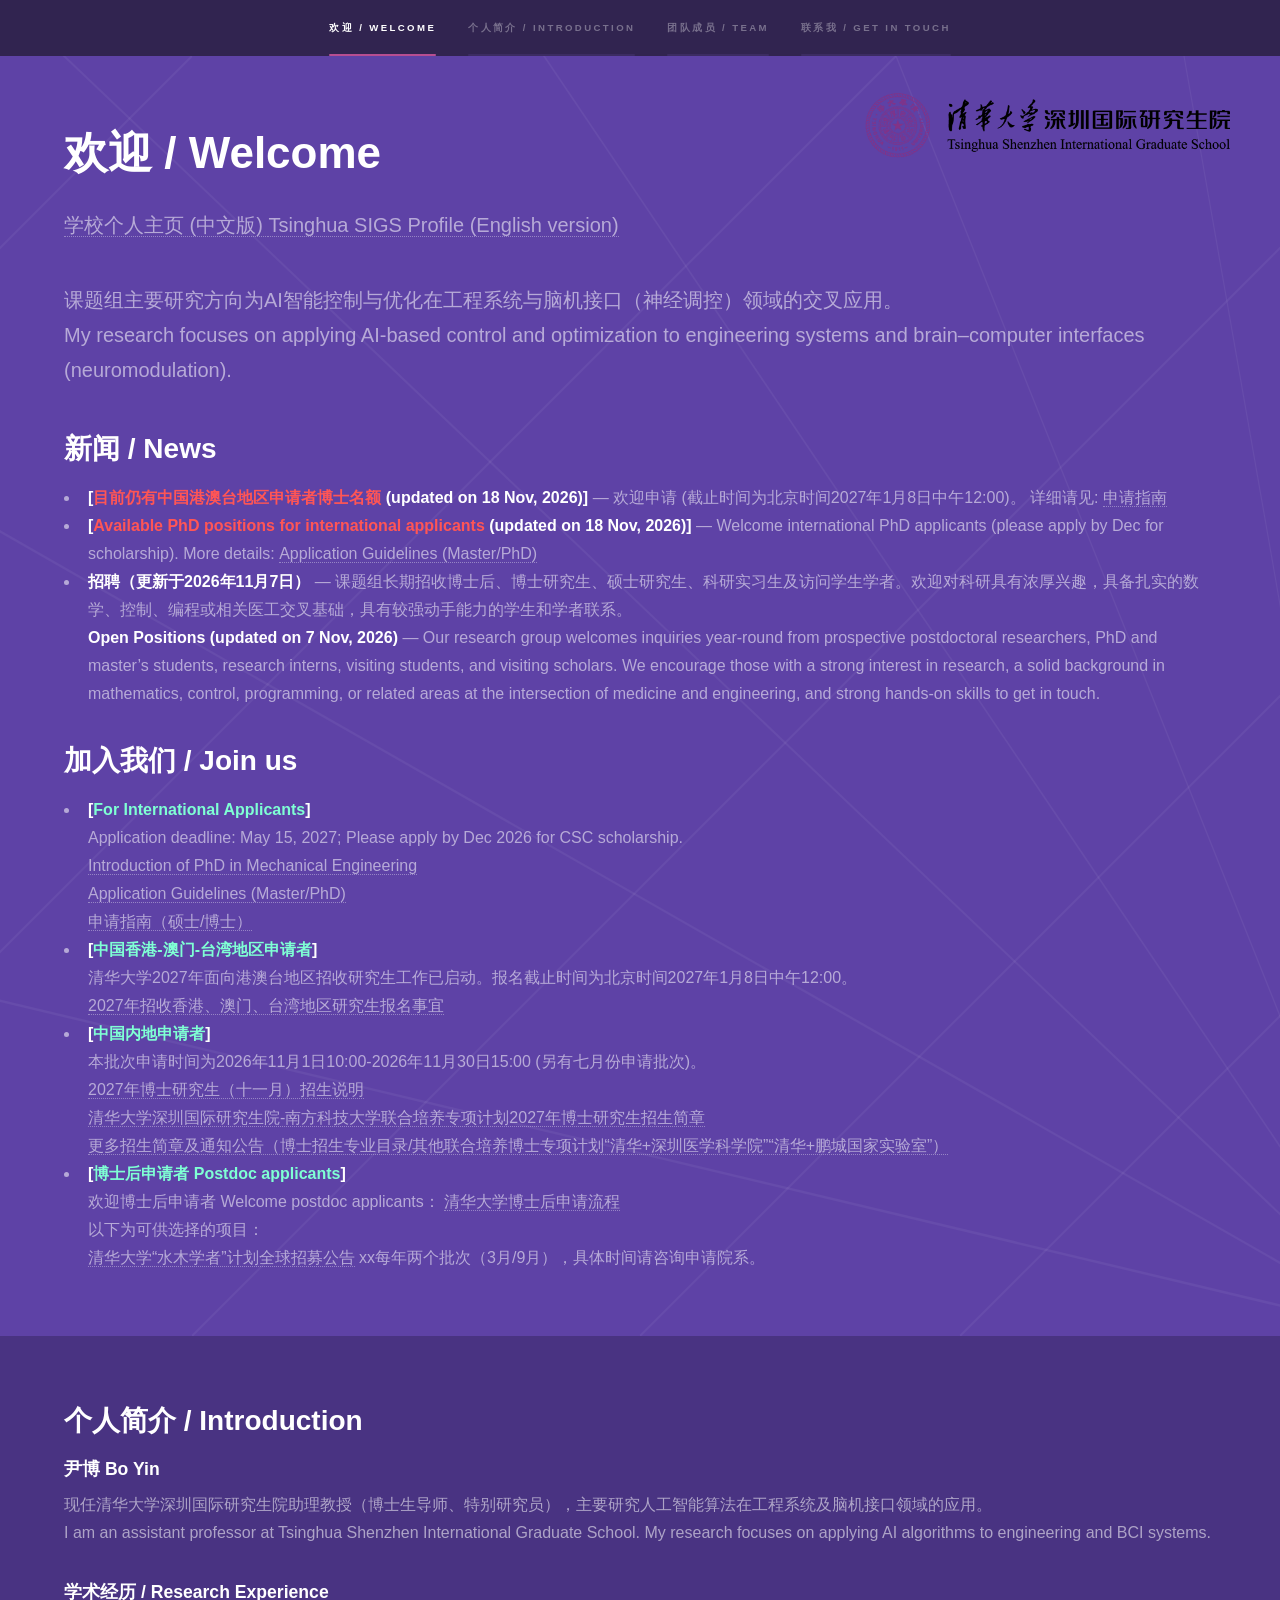
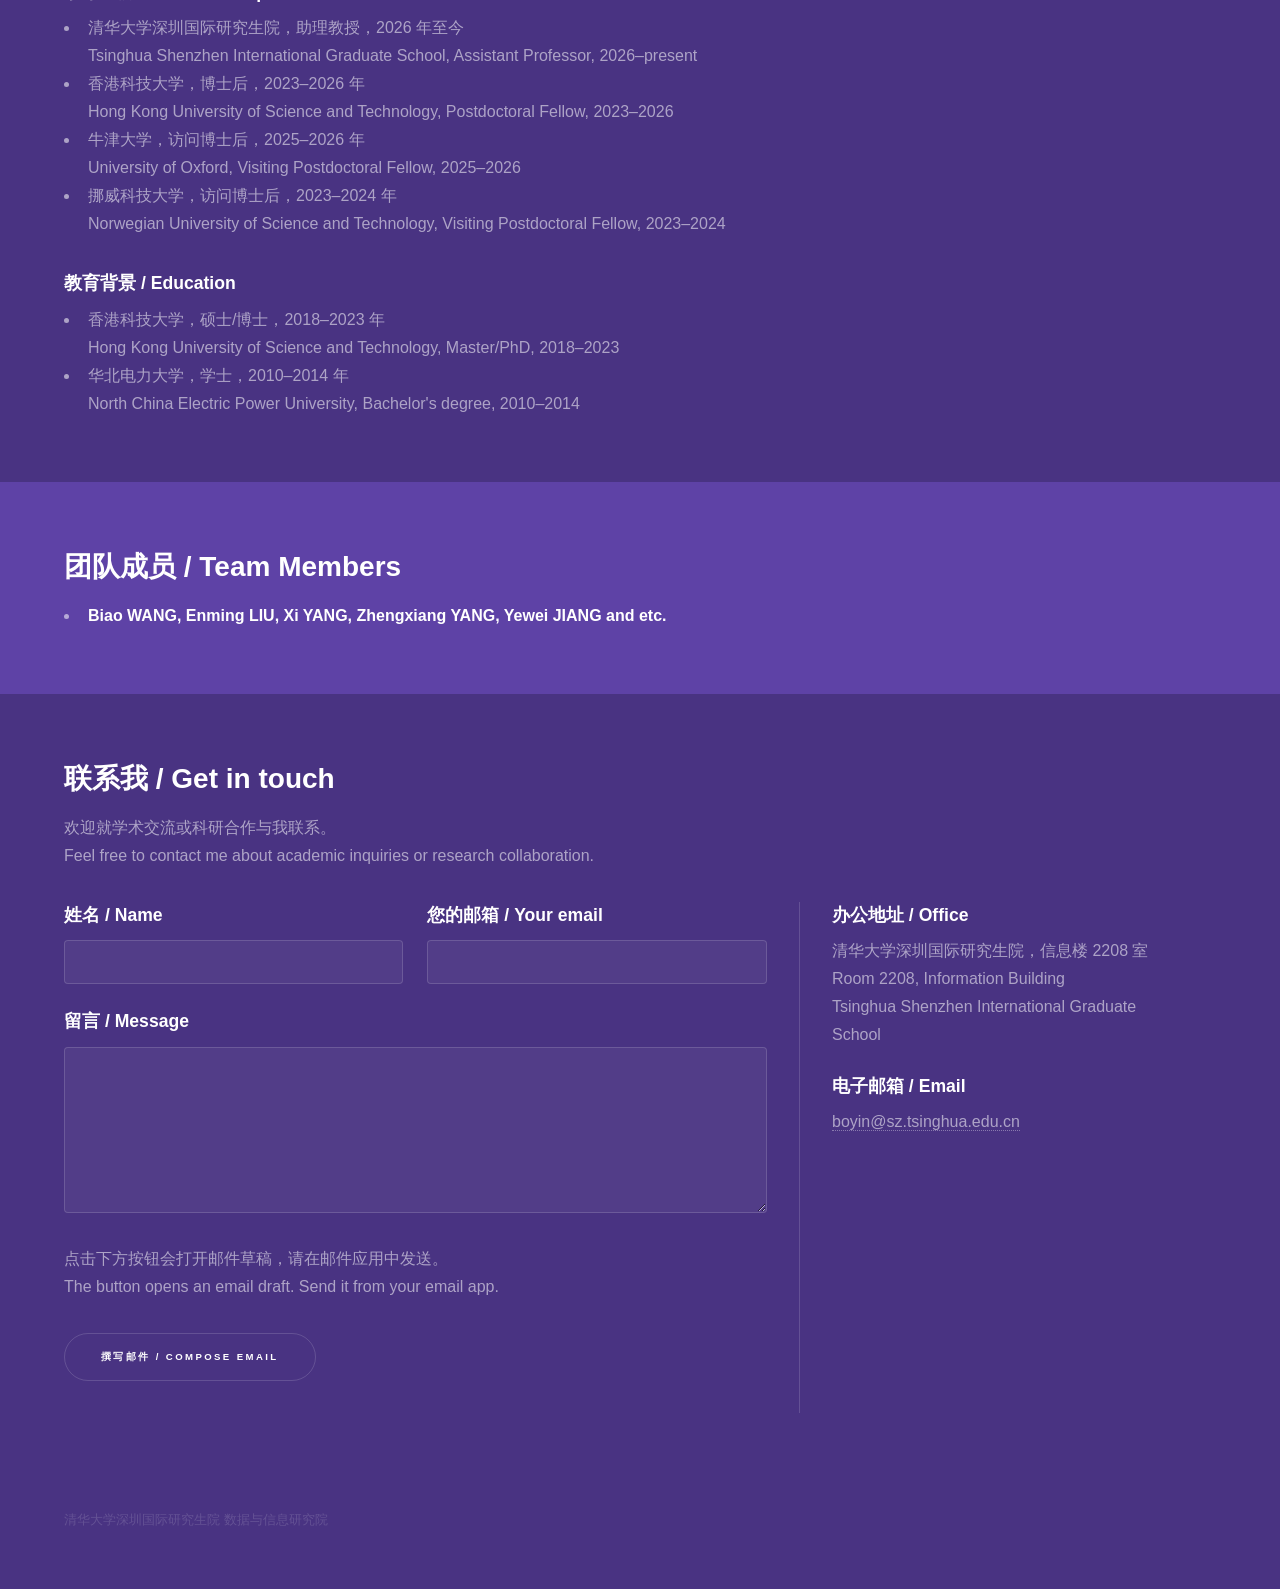
==== commit 6dea4220: "Update index.html" ====
--- a/index.html
+++ b/index.html
@@ -108,7 +108,7 @@
                             清华大学博士后申请流程  </a><br />
                         以下为可供选择的项目：   <br />
                         <a href="https://postdoctor.tsinghua.edu.cn/info/zxtz/2097" target="_blank" rel="noopener noreferrer">
-                            清华大学“水木学者”计划全球招募公告</a>: 每年两个批次（3月/9月），具体时间请咨询申请院系。
+                            清华大学“水木学者”计划全球招募公告</a> xx每年两个批次（3月/9月），具体时间请咨询申请院系。
                     </li>
                    
 
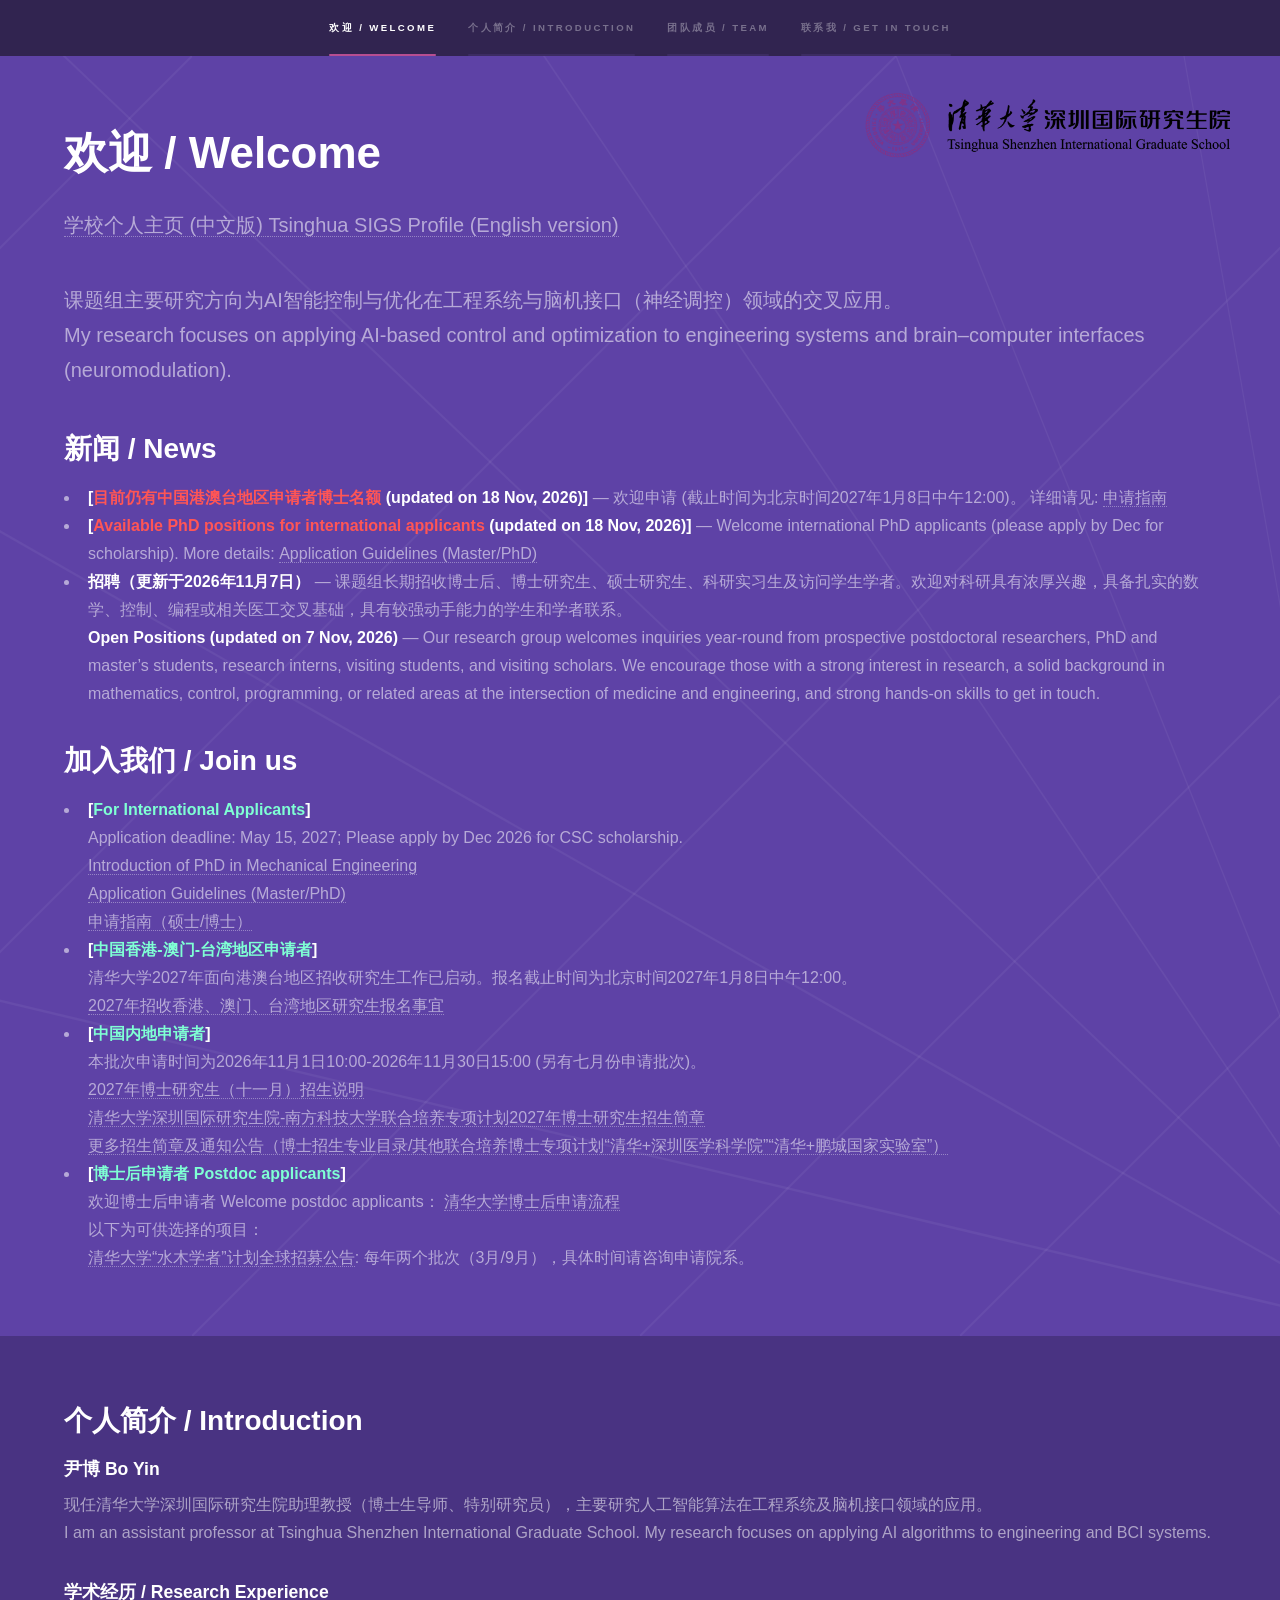
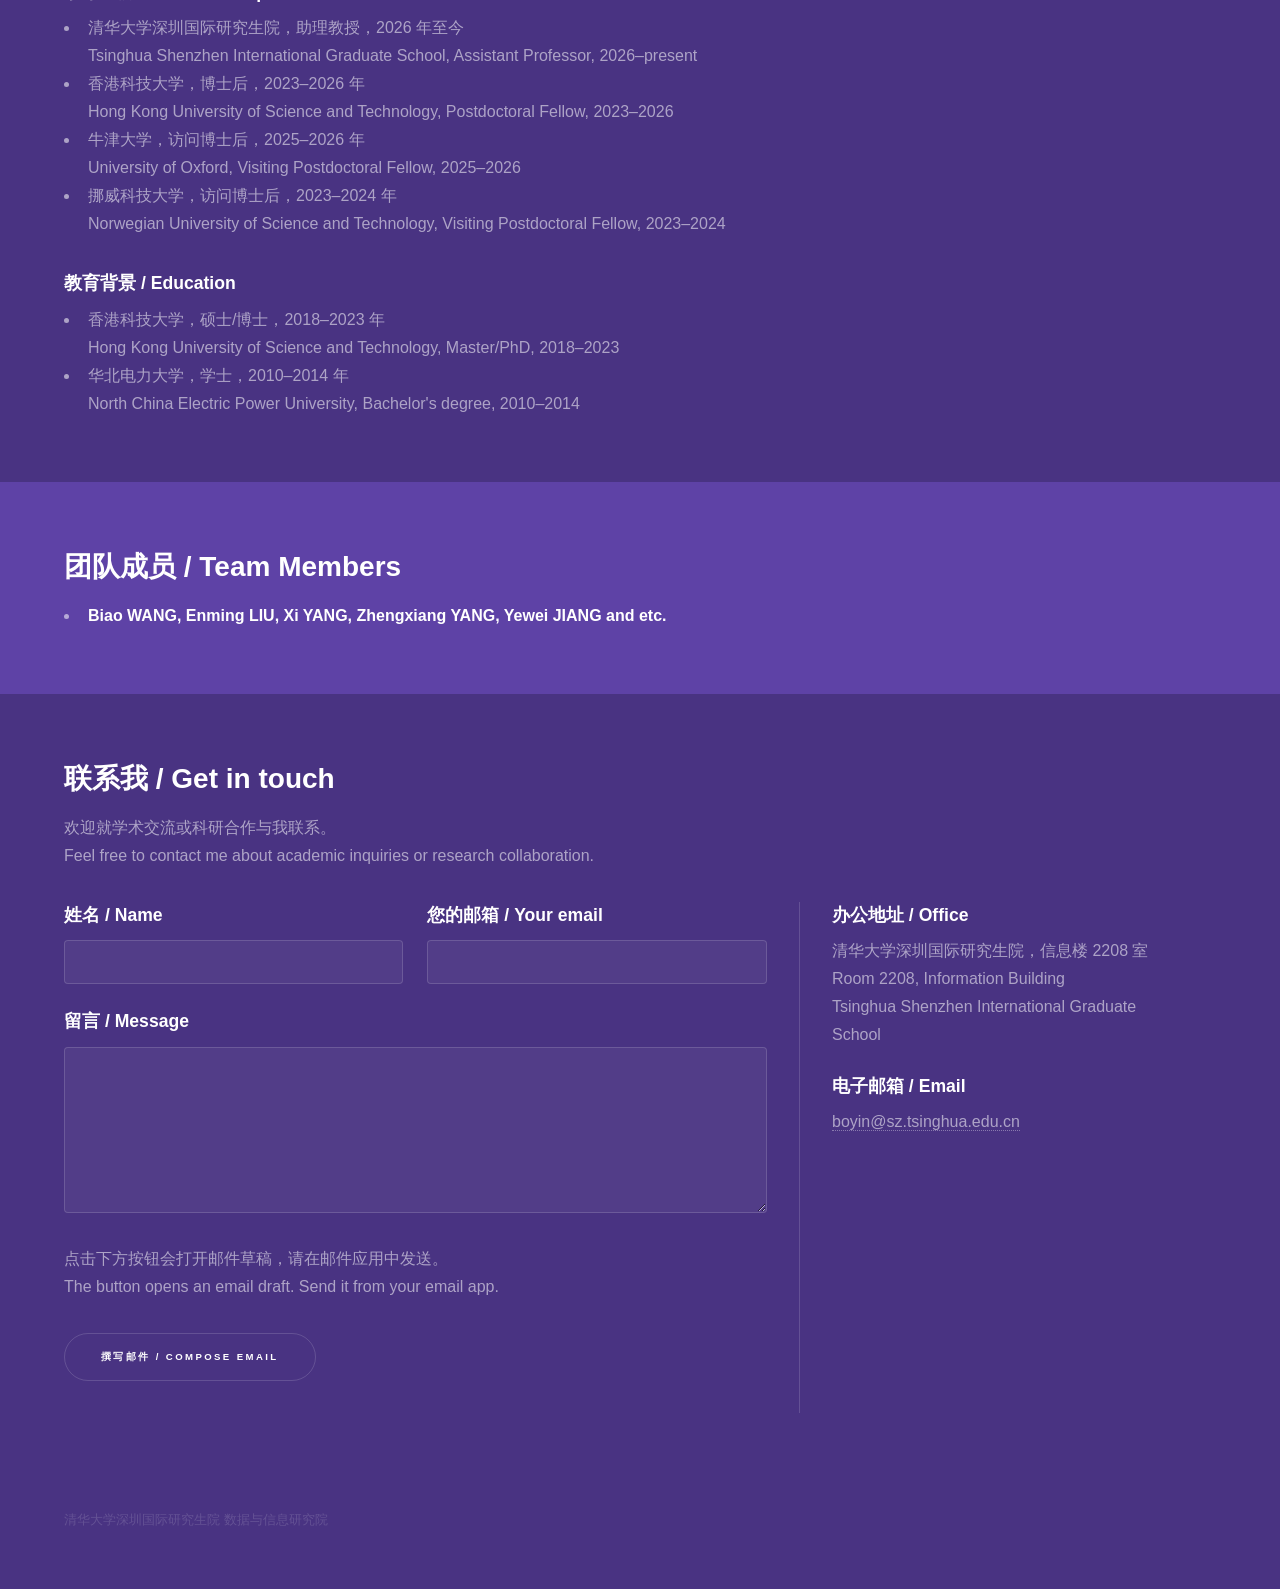
==== commit 389e92a2: "Update index.html" ====
--- a/index.html
+++ b/index.html
@@ -106,9 +106,9 @@
                         欢迎博士后申请者 Welcome postdoc applicants：
                         <a href="https://postdoctor.tsinghua.edu.cn/column/sqjz" target="_blank" rel="noopener noreferrer">
                             清华大学博士后申请流程  </a><br />
-                        以下为可供选择的项目：   <br />
+                        以下为可供选择的项目： <br />
                         <a href="https://postdoctor.tsinghua.edu.cn/info/zxtz/2097" target="_blank" rel="noopener noreferrer">
-                            清华大学“水木学者”计划全球招募公告</a> xx每年两个批次（3月/9月），具体时间请咨询申请院系。
+                            清华大学“水木学者”计划全球招募公告</a>: 每年两个批次（3月/9月），具体时间请咨询申请院系。
                     </li>
                    
 
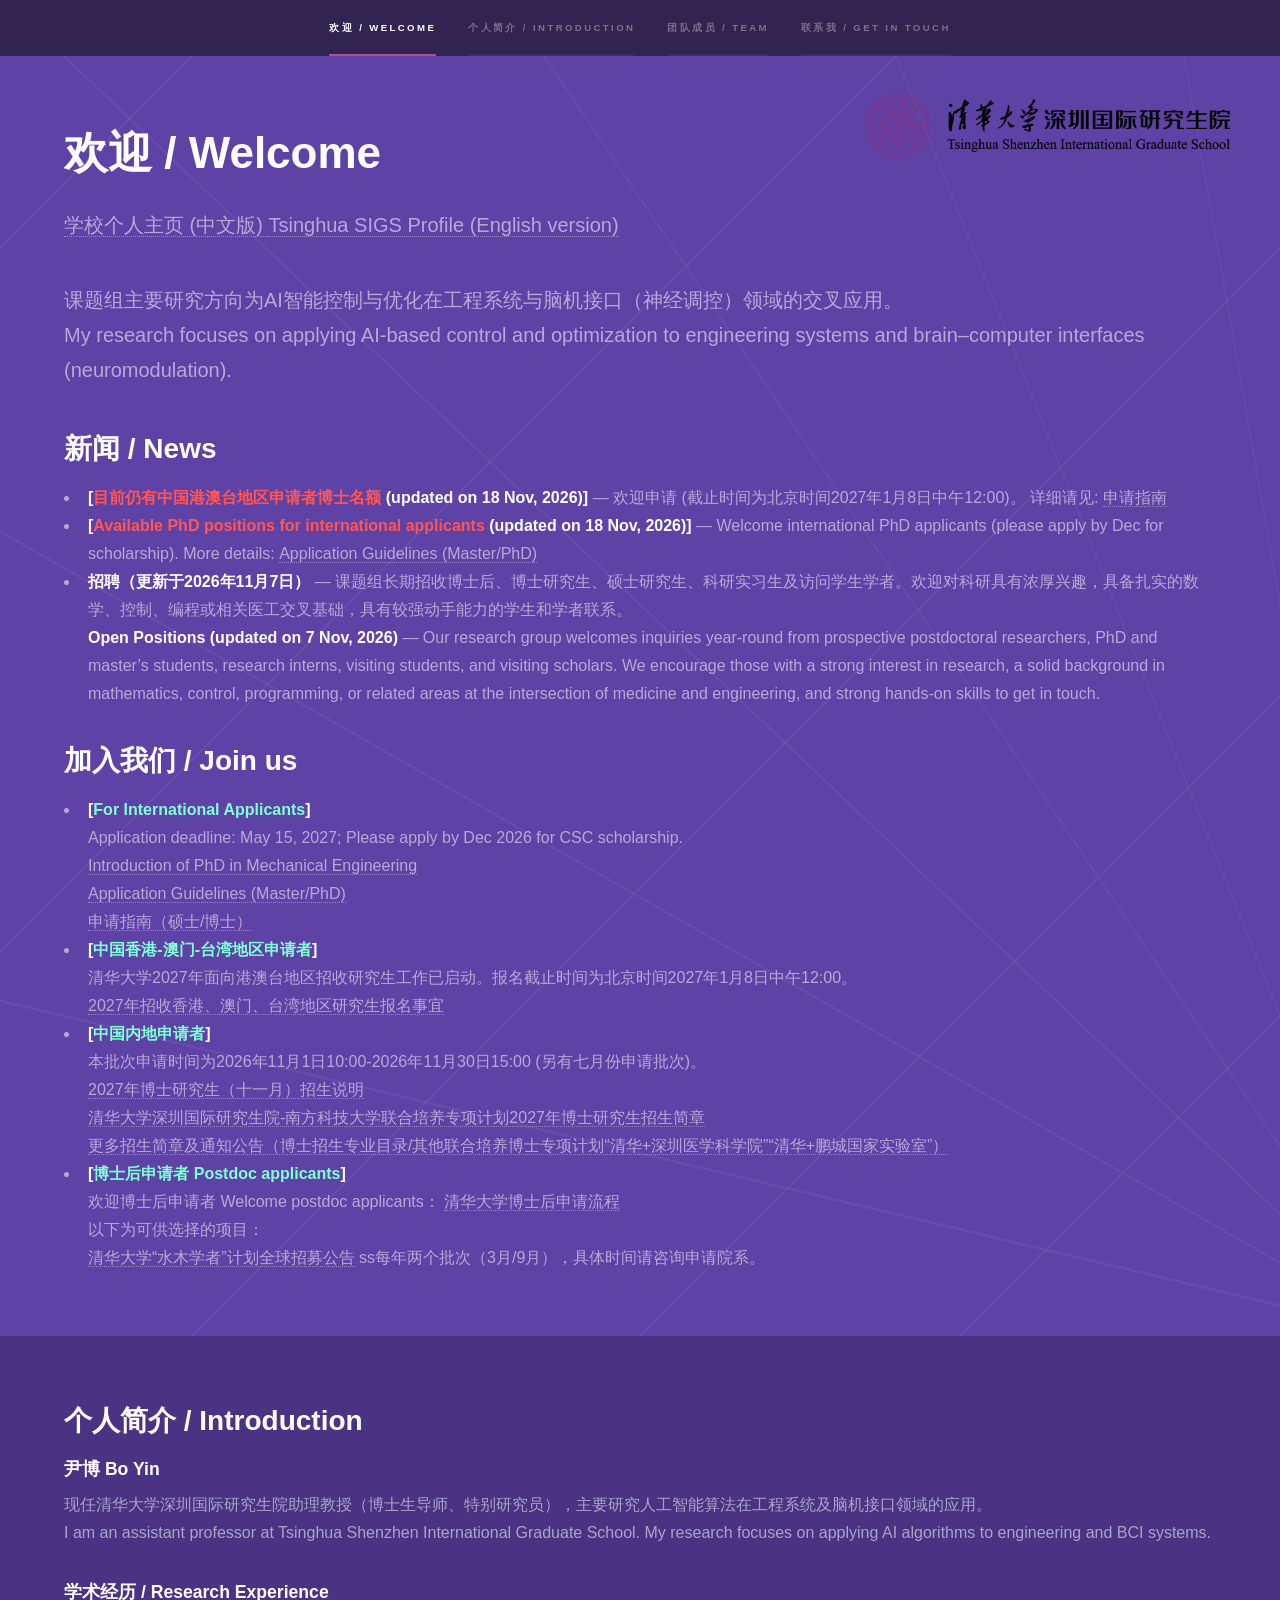
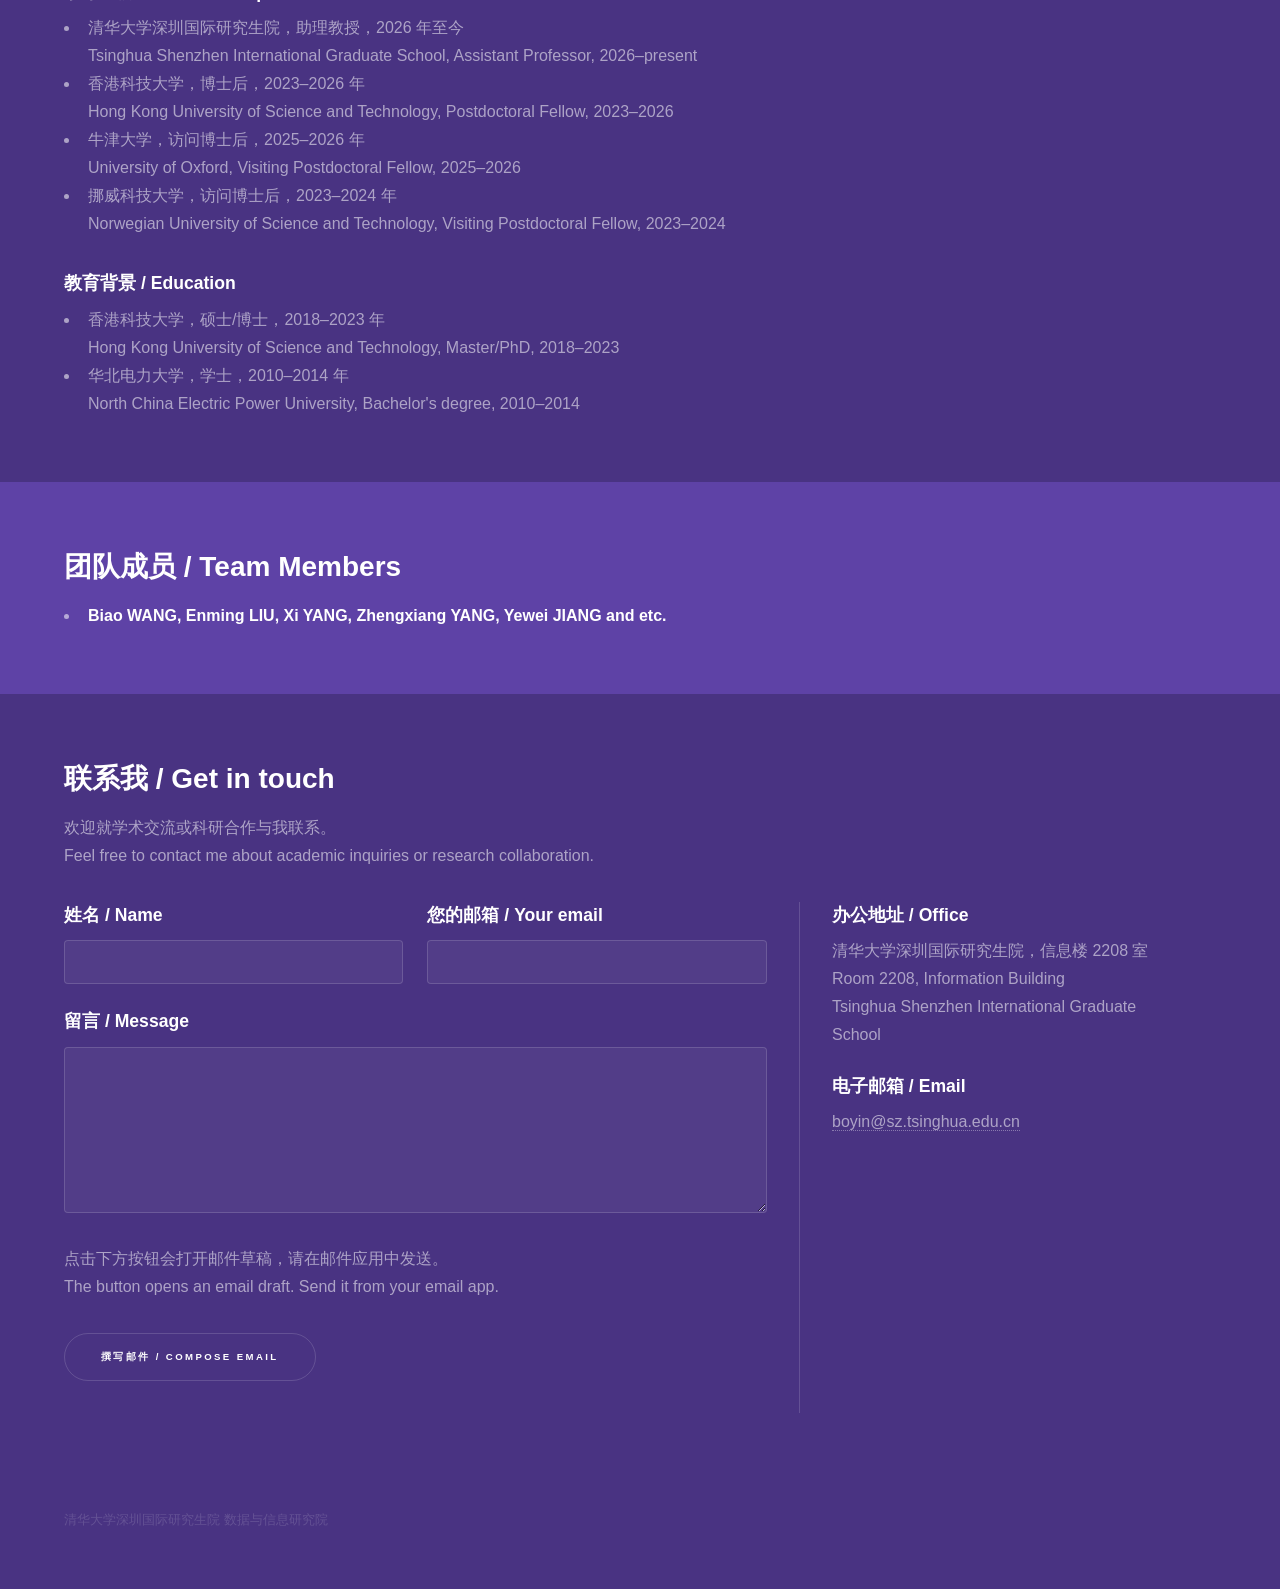
==== commit 9309e066: "Update index.html" ====
--- a/index.html
+++ b/index.html
@@ -108,7 +108,7 @@
                             清华大学博士后申请流程  </a><br />
                         以下为可供选择的项目： <br />
                         <a href="https://postdoctor.tsinghua.edu.cn/info/zxtz/2097" target="_blank" rel="noopener noreferrer">
-                            清华大学“水木学者”计划全球招募公告</a>: 每年两个批次（3月/9月），具体时间请咨询申请院系。
+                            清华大学“水木学者”计划全球招募公告</a> ss每年两个批次（3月/9月），具体时间请咨询申请院系。
                     </li>
                    
 
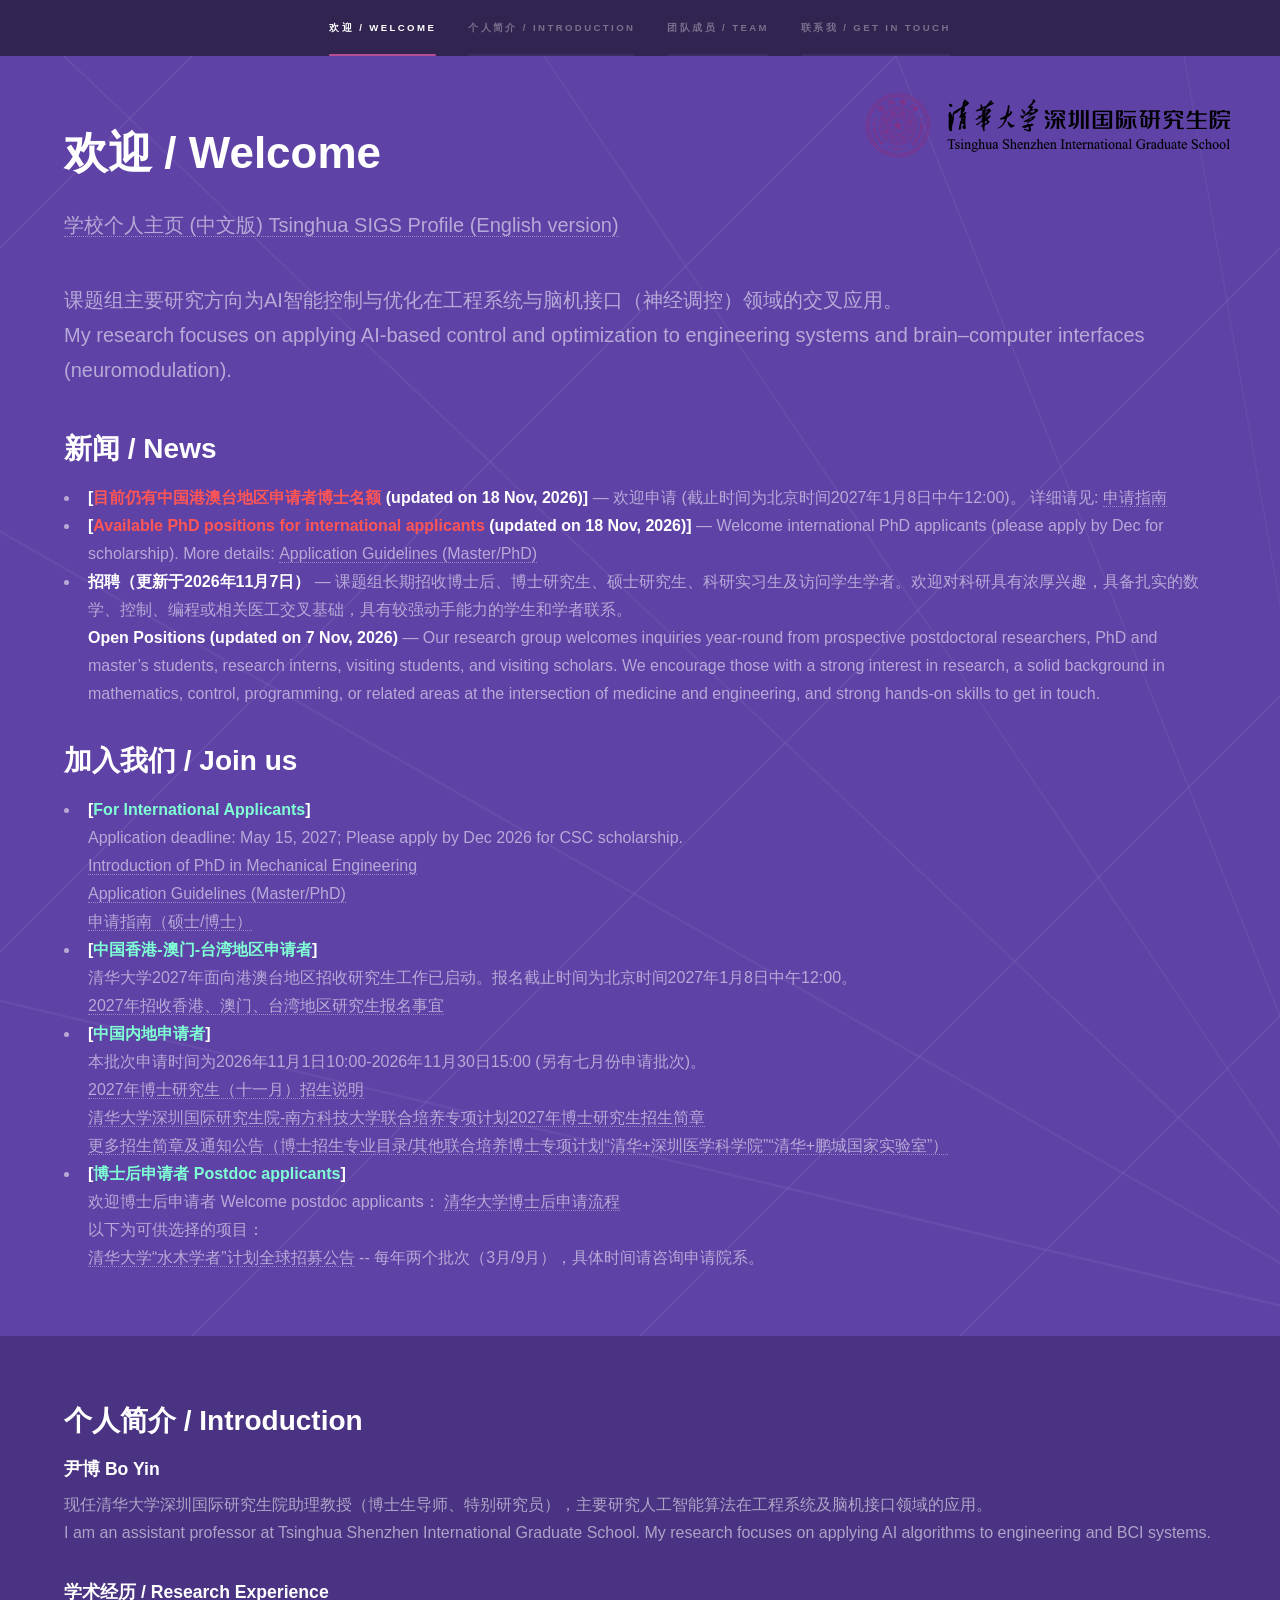
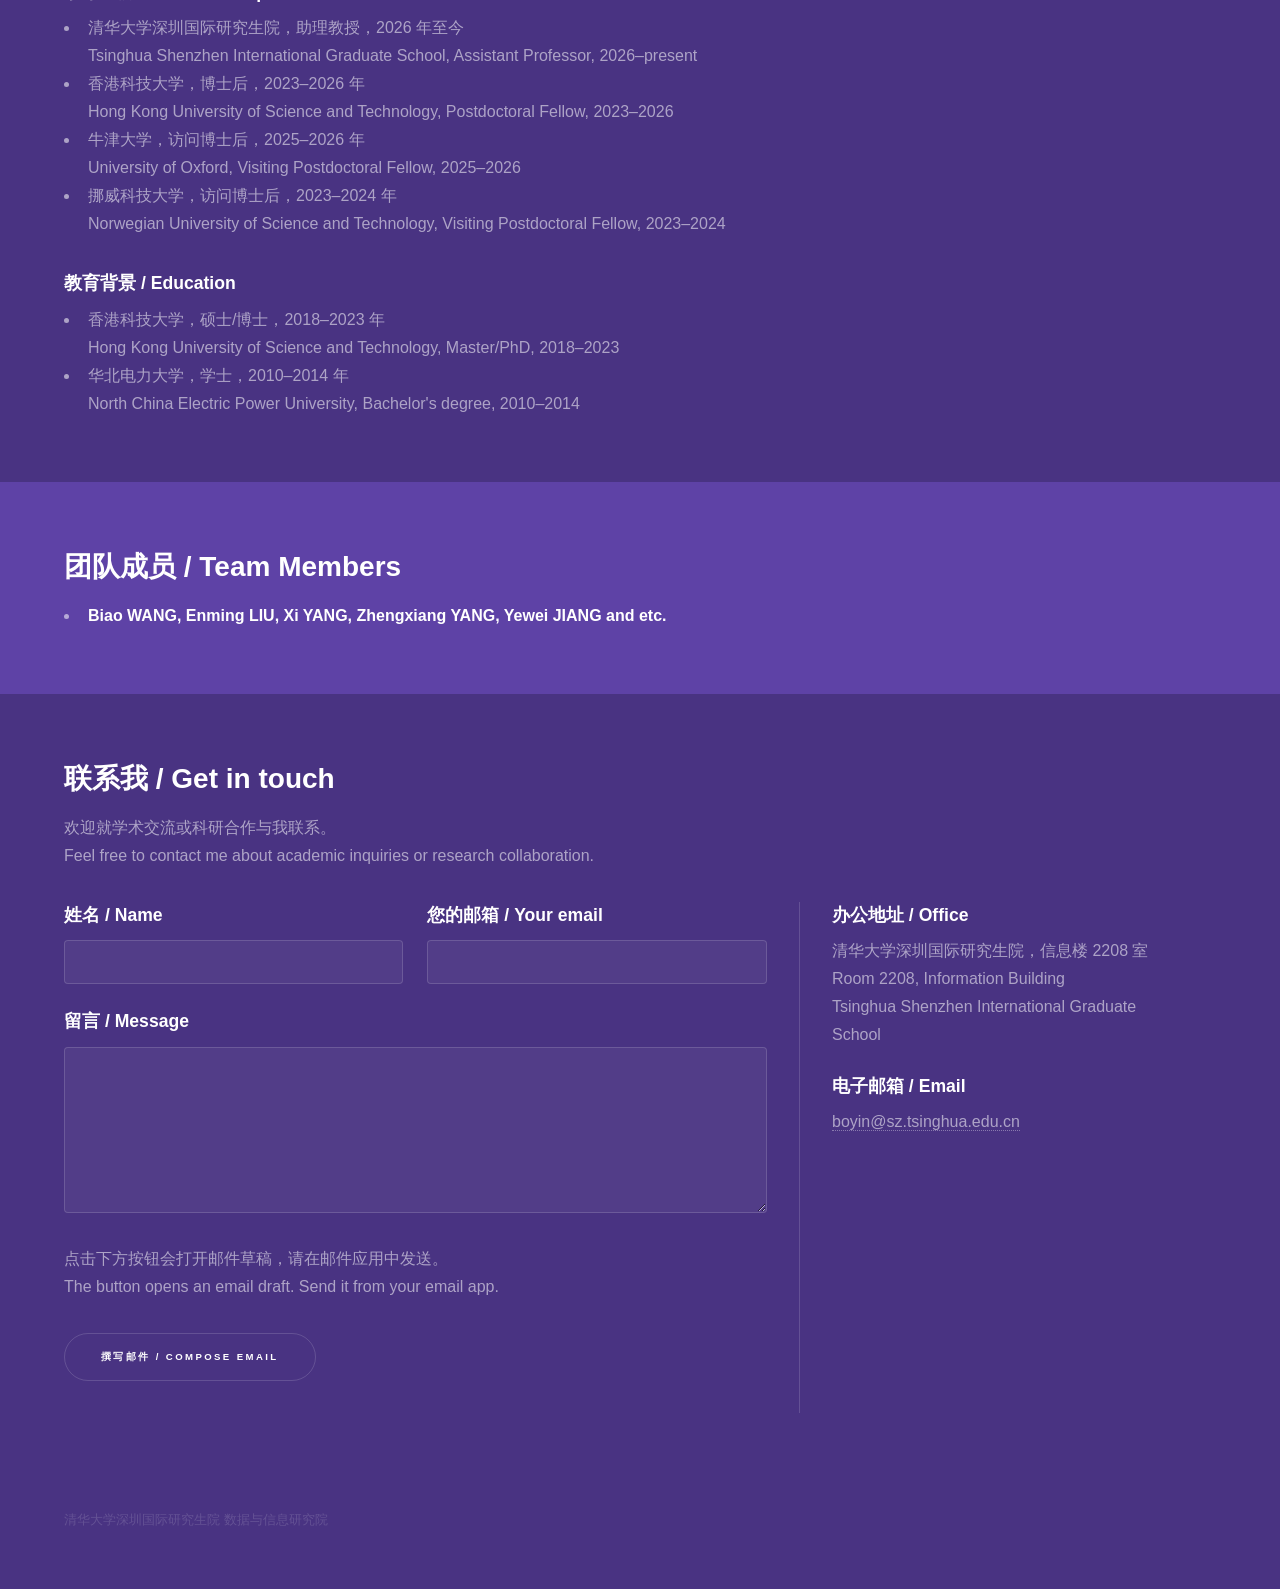
==== commit 3378f52c: "Update index.html" ====
--- a/index.html
+++ b/index.html
@@ -108,7 +108,7 @@
                             清华大学博士后申请流程  </a><br />
                         以下为可供选择的项目： <br />
                         <a href="https://postdoctor.tsinghua.edu.cn/info/zxtz/2097" target="_blank" rel="noopener noreferrer">
-                            清华大学“水木学者”计划全球招募公告</a> ss每年两个批次（3月/9月），具体时间请咨询申请院系。
+                            清华大学“水木学者”计划全球招募公告</a> -- 每年两个批次（3月/9月），具体时间请咨询申请院系。
                     </li>
                    
 
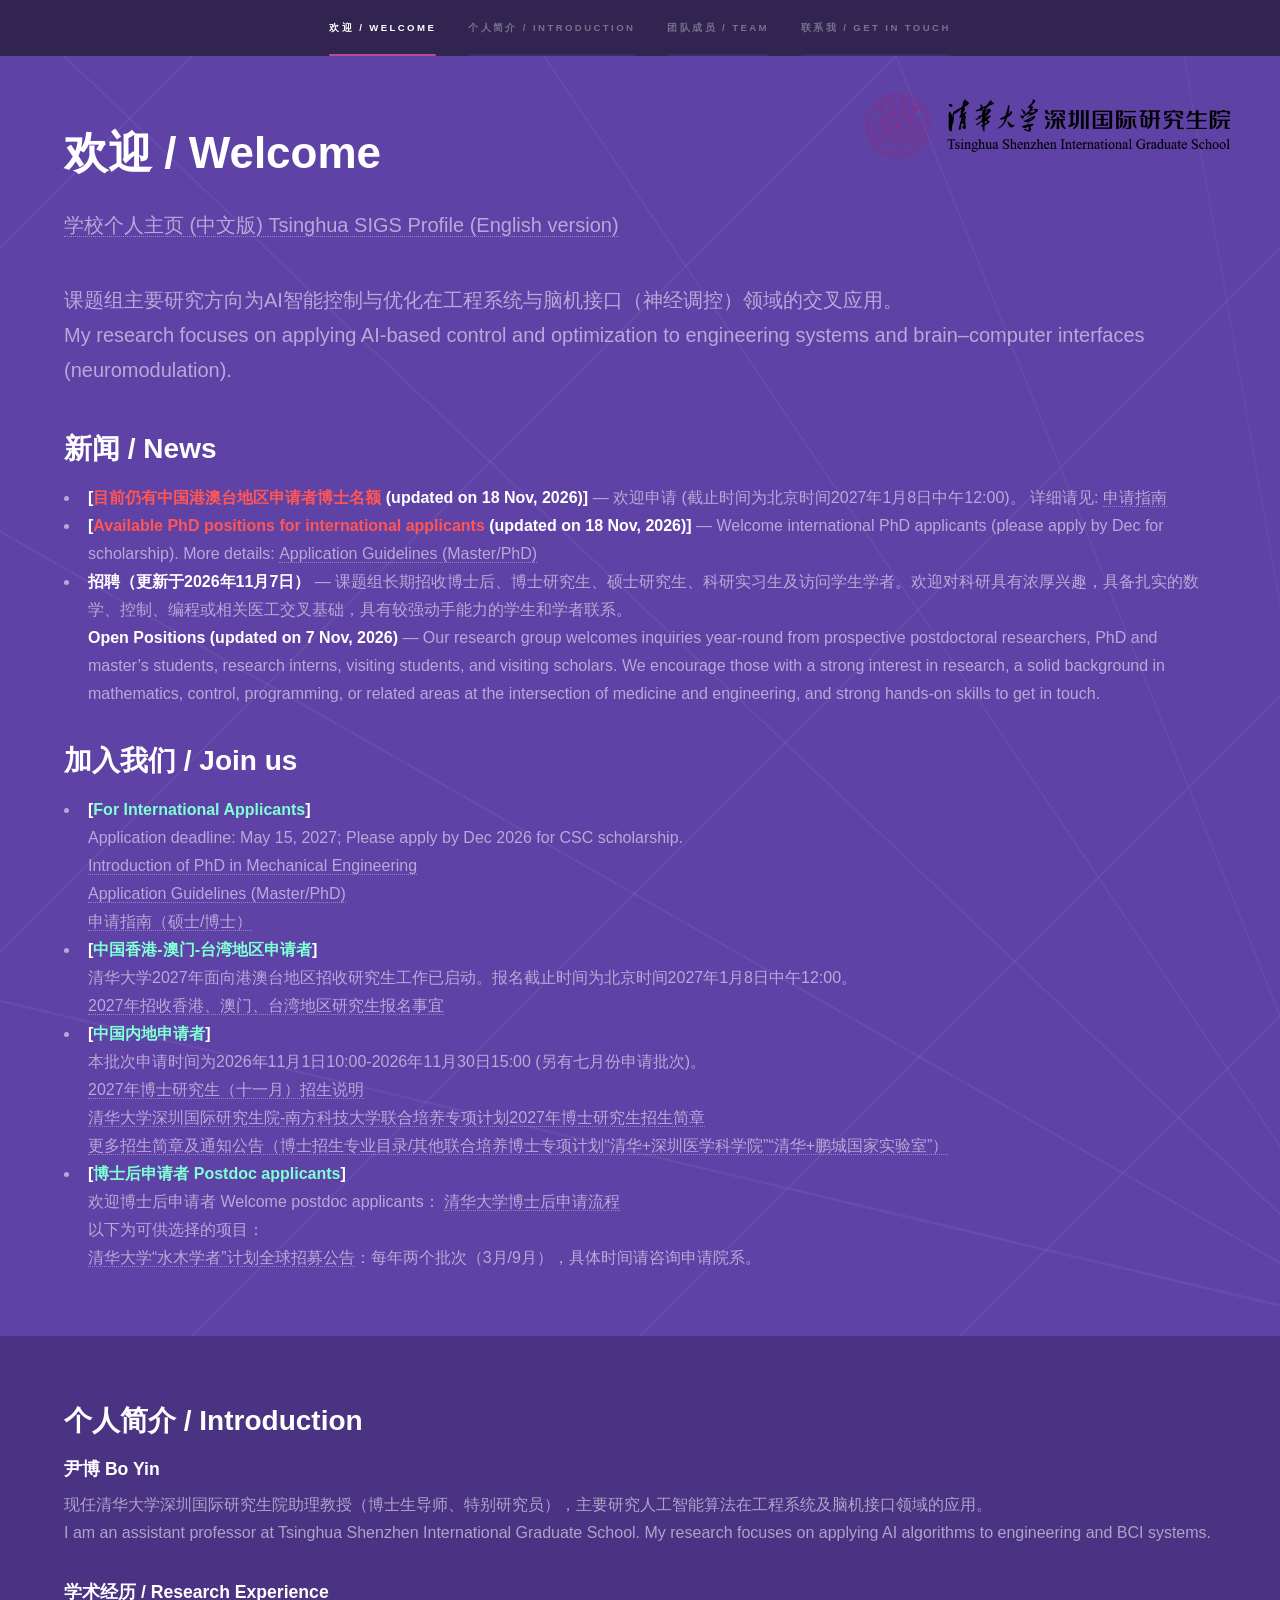
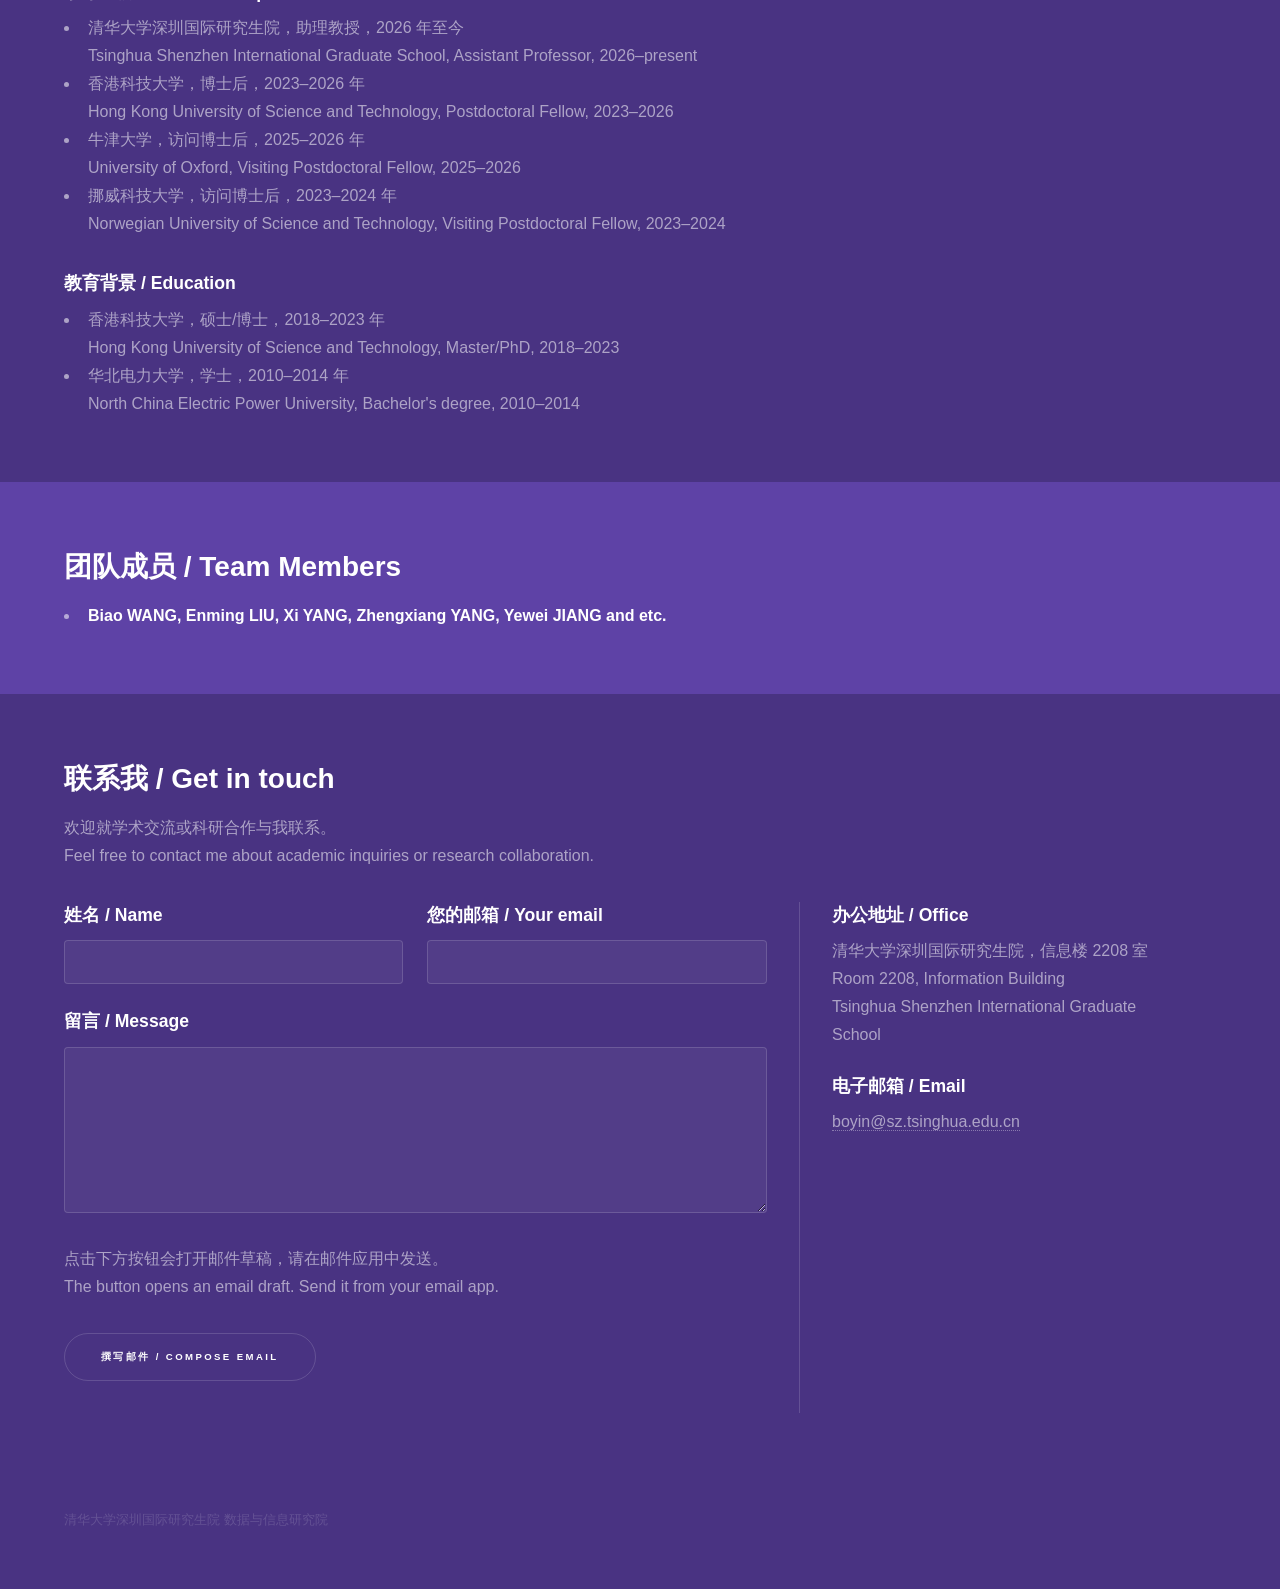
==== commit 45fdbb12: "Update index.html" ====
--- a/index.html
+++ b/index.html
@@ -108,7 +108,7 @@
                             清华大学博士后申请流程  </a><br />
                         以下为可供选择的项目： <br />
                         <a href="https://postdoctor.tsinghua.edu.cn/info/zxtz/2097" target="_blank" rel="noopener noreferrer">
-                            清华大学“水木学者”计划全球招募公告</a> -- 每年两个批次（3月/9月），具体时间请咨询申请院系。
+                            清华大学“水木学者”计划全球招募公告</a>：每年两个批次（3月/9月），具体时间请咨询申请院系。
                     </li>
                    
 
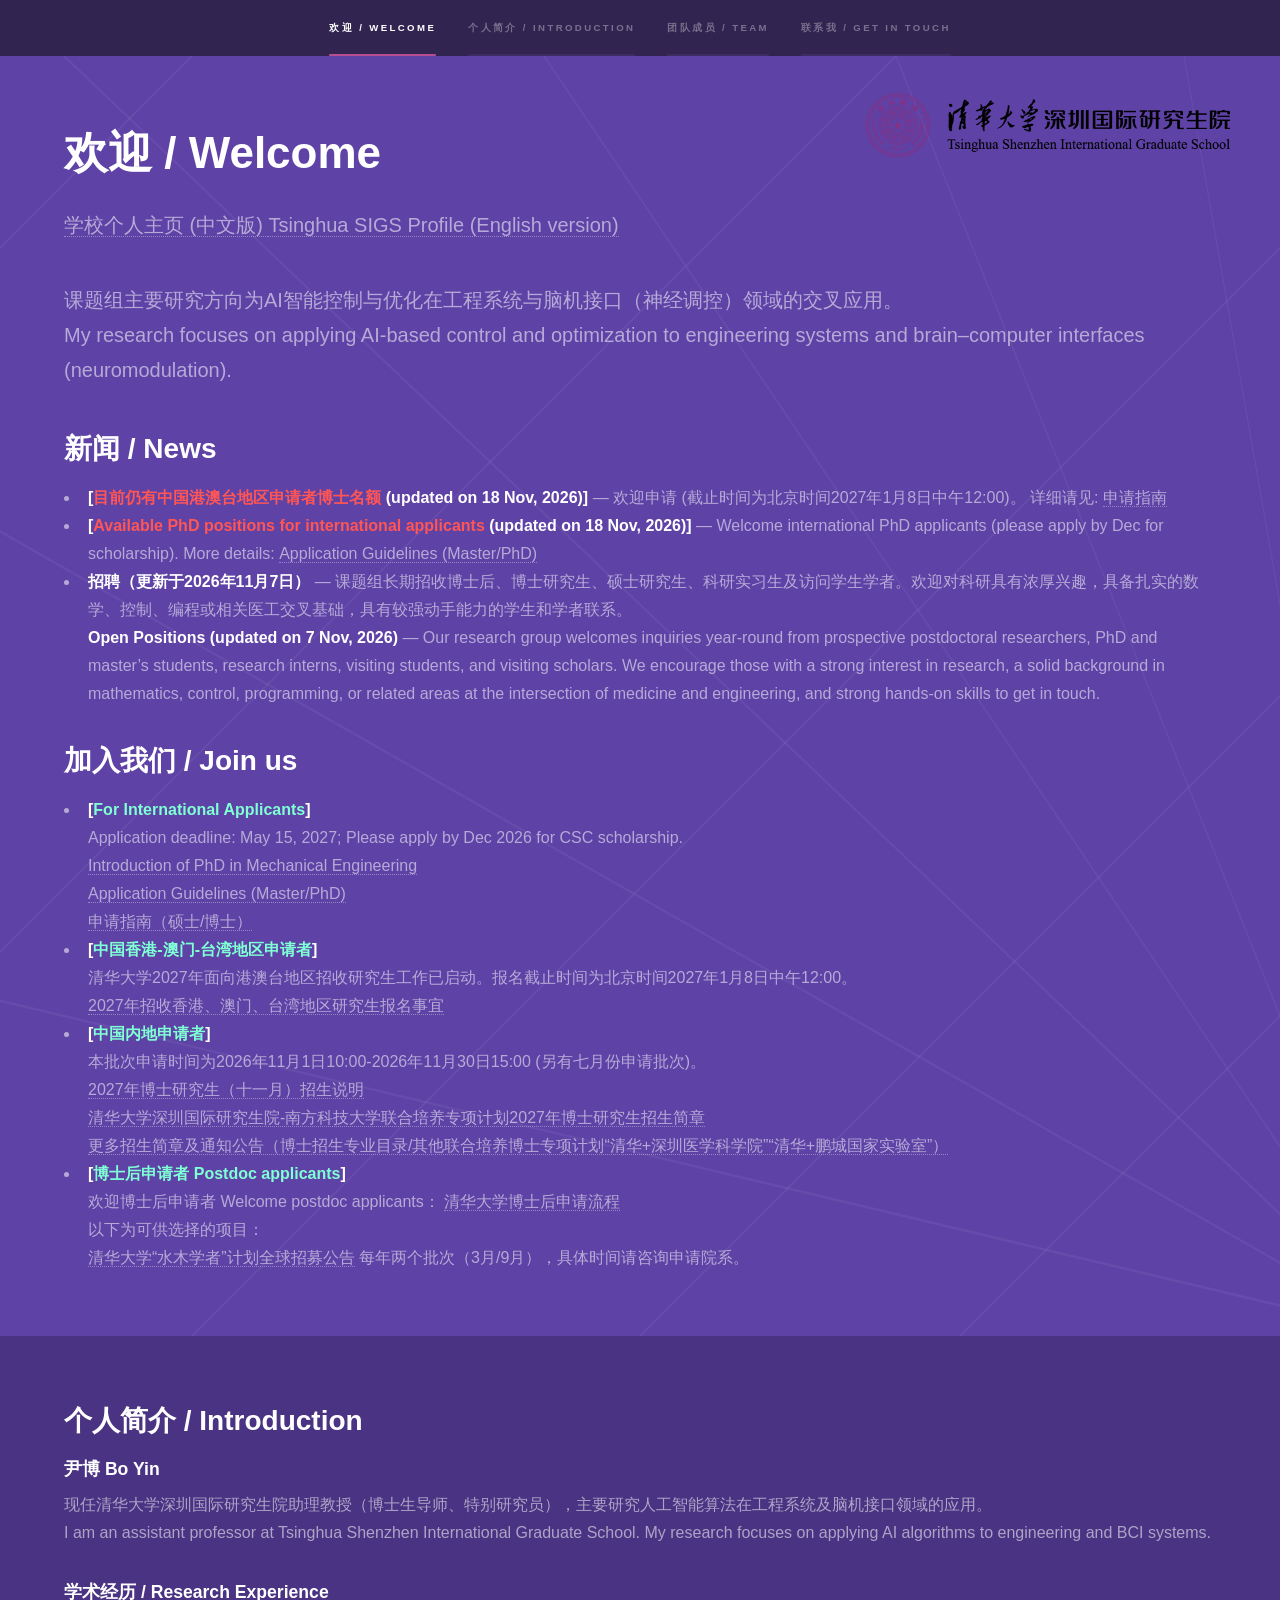
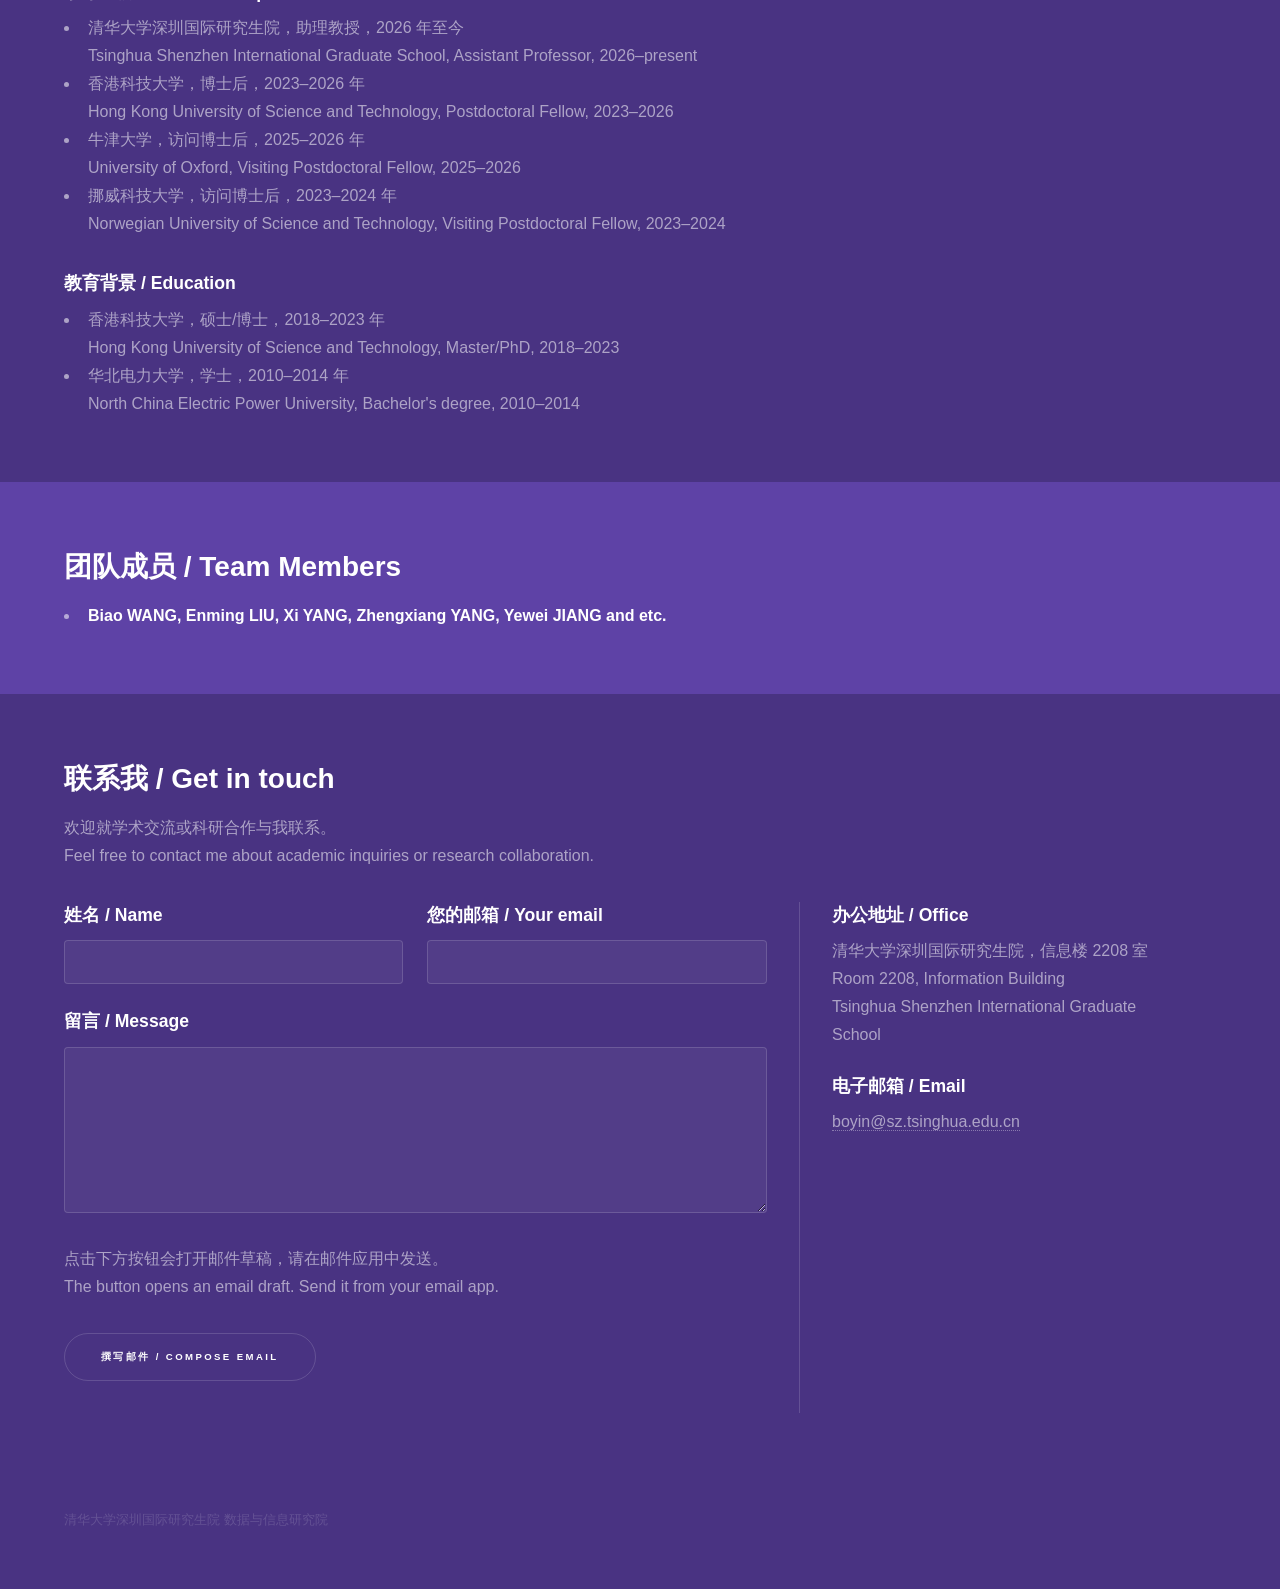
==== commit f0641dea: "Update index.html" ====
--- a/index.html
+++ b/index.html
@@ -108,7 +108,8 @@
                             清华大学博士后申请流程  </a><br />
                         以下为可供选择的项目： <br />
                         <a href="https://postdoctor.tsinghua.edu.cn/info/zxtz/2097" target="_blank" rel="noopener noreferrer">
-                            清华大学“水木学者”计划全球招募公告</a>：每年两个批次（3月/9月），具体时间请咨询申请院系。
+                            清华大学“水木学者”计划全球招募公告</a> 
+                            每年两个批次（3月/9月），具体时间请咨询申请院系。
                     </li>
                    
 
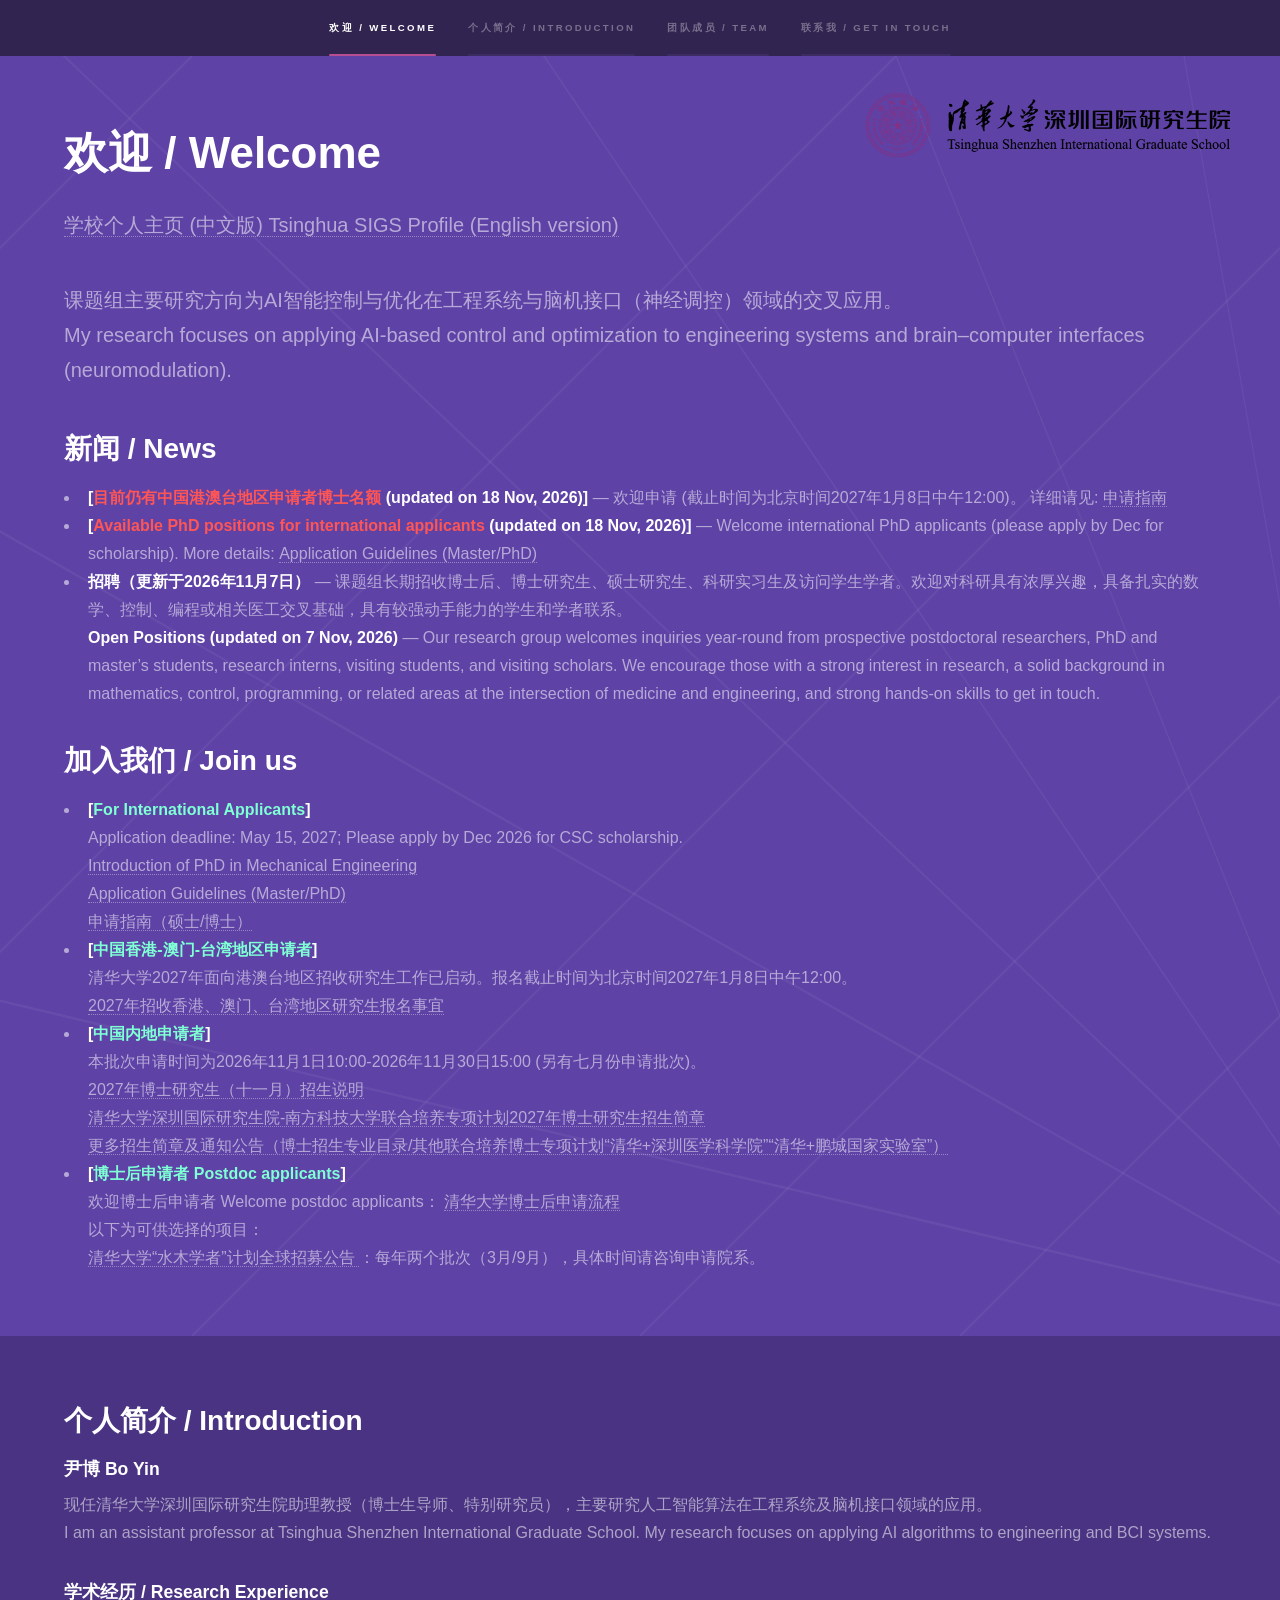
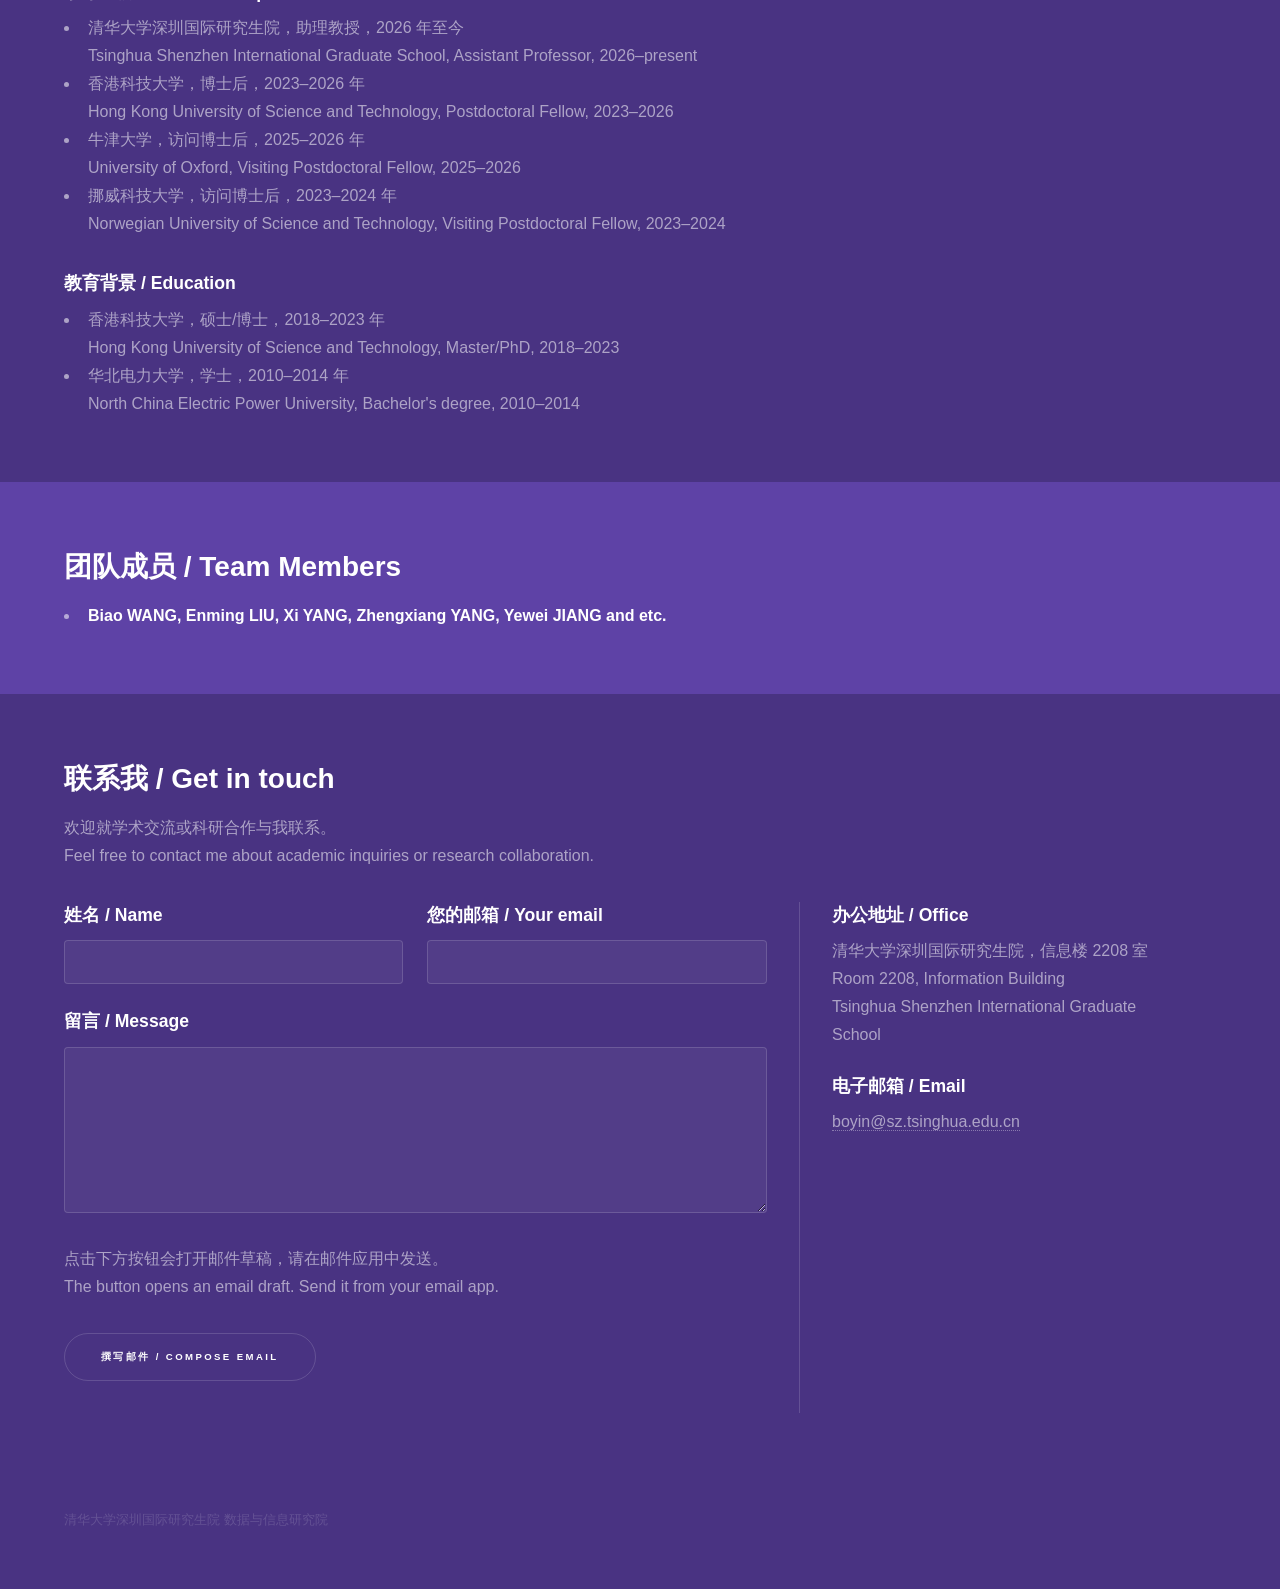
==== commit e673498f: "Update index.html" ====
--- a/index.html
+++ b/index.html
@@ -108,8 +108,8 @@
                             清华大学博士后申请流程  </a><br />
                         以下为可供选择的项目： <br />
                         <a href="https://postdoctor.tsinghua.edu.cn/info/zxtz/2097" target="_blank" rel="noopener noreferrer">
-                            清华大学“水木学者”计划全球招募公告</a> 
-                            每年两个批次（3月/9月），具体时间请咨询申请院系。
+                            清华大学“水木学者”计划全球招募公告 
+                            </a>：每年两个批次（3月/9月），具体时间请咨询申请院系。
                     </li>
                    
 
